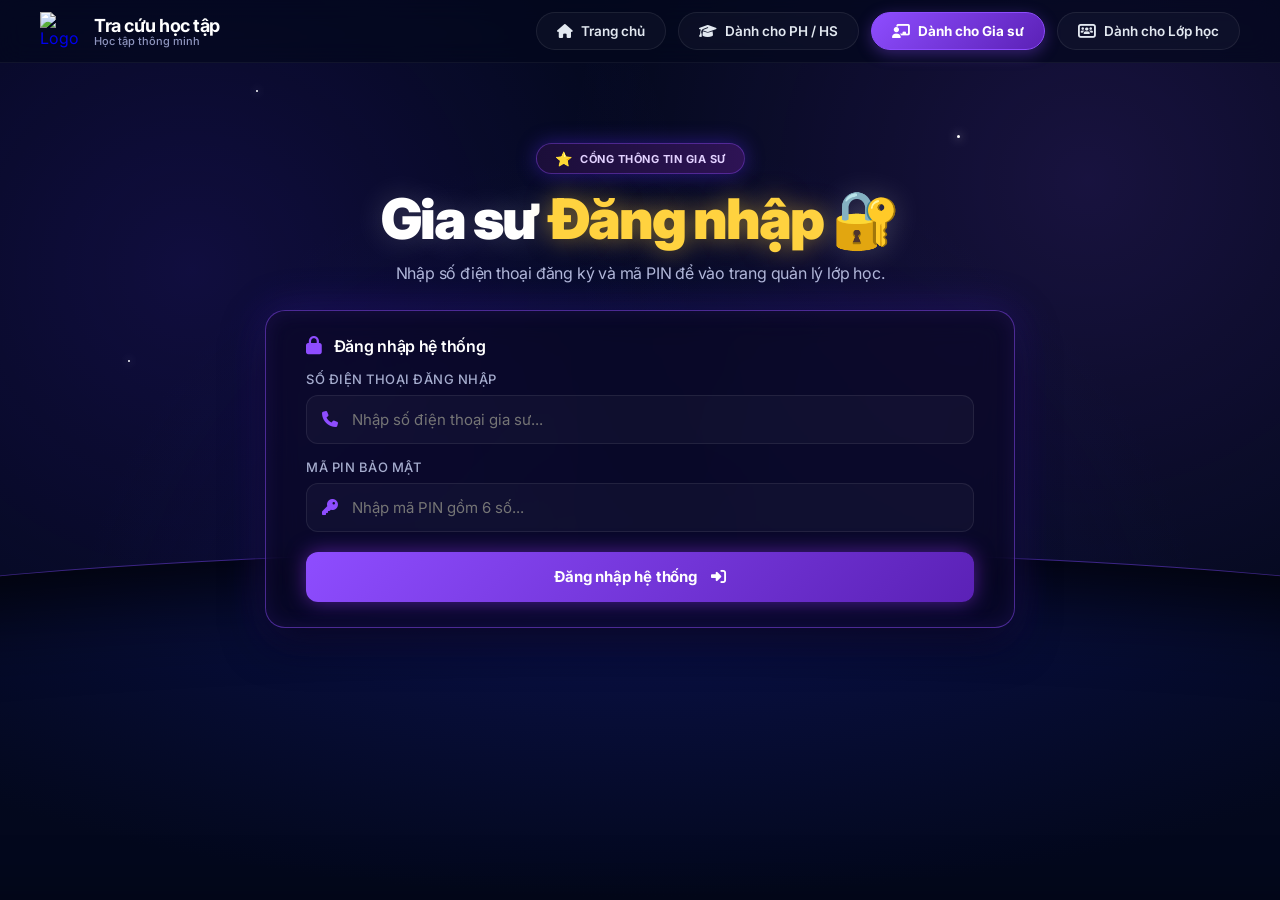
==== admin-dashboard.html @ 60301d83 "Add all original HTML login and dashboard pages to lớp học folder" ====
<!DOCTYPE html>
<html lang="vi">
<head>
    <link rel="icon" type="image/png" href="https://i.postimg.cc/66rKbPmb/trinh-duyet.png">

    <meta charset="UTF-8">
    <meta name="viewport" content="width=device-width, initial-scale=1.0">
    <title>Hệ thống Tra cứu Học tập</title>
    <script>
        window.onerror = function(message, source, lineno, colno, error) {
            alert("JS Error: " + message + " at " + source + ":" + lineno + ":" + colno);
            return false;
        };
    </script>
    <!-- Google Fonts -->
    <link href="https://fonts.googleapis.com/css2?family=Inter:wght@400;500;600;700;800&display=swap" rel="stylesheet">
    <!-- FontAwesome Icons -->
    <link rel="stylesheet" href="https://cdnjs.cloudflare.com/ajax/libs/font-awesome/6.4.0/css/all.min.css">
    <!-- Global CSS -->
    <link rel="stylesheet" href="css/style.css?v=1.7.0">
</head>
<body>
    <div id="adminDashboardBox" style="display: none; width: 100%; max-width: 1200px; margin: 0 auto; padding: 20px;">
        <div class="tutor-header">
            <div>
                <h2 id="adminNameDisplay">Xin chào, Quản trị viên</h2>
                <p>Bảng điều khiển quản trị trung tâm</p>
            </div>
            <div style="display: flex; gap: 10px;">
                <button onclick="openAdminAccountModal()" class="btn-back" style="width: auto; padding: 10px 20px; background: rgba(142,77,255,0.1); border-color: #8E4DFF;"><i class="fa-solid fa-user-shield"></i> Tài khoản</button>
                <button onclick="quayLai()" class="btn-back" style="width: auto; padding: 10px 20px;"><i class="fa-solid fa-arrow-right-from-bracket"></i> Đăng xuất</button>
            </div>
        </div>

        <!-- Khung Cảnh báo đóng phí thuê Web của Gia sư -->
        <div id="adminBillingAlerts" style="margin-bottom: 25px; display: none; flex-direction: column; gap: 12px;"></div>

        <!-- Admin Tab Navigation -->
        <div class="student-buttons-container" style="margin-bottom: 25px; gap: 15px; border-bottom: 1px solid rgba(255,255,255,0.05); padding-bottom: 15px; flex-wrap: wrap; justify-content: flex-start;">
            <button class="student-btn active" id="btnAdminTabReport" onclick="switchAdminTab('report')" style="width: auto; padding: 12px 25px; border-radius: 30px; font-weight: bold;"><i class="fa-solid fa-chart-pie"></i> Báo Cáo Học Phí</button>
            <button class="student-btn" id="btnAdminTabTutors" onclick="switchAdminTab('tutors')" style="width: auto; padding: 12px 25px; border-radius: 30px; font-weight: bold;"><i class="fa-solid fa-chalkboard-user"></i> Quản Lý Gia Sư</button>
            <button class="student-btn" id="btnAdminTabStudents" onclick="switchAdminTab('students')" style="width: auto; padding: 12px 25px; border-radius: 30px; font-weight: bold;"><i class="fa-solid fa-user-graduate"></i> Quản Lý Học Sinh</button>
        </div>

        <!-- Admin Tab Contents -->
        <!-- Tab 1: Reports -->
        <div id="adminTabReport" class="admin-tab-content">
            <div class="summary-grid" style="grid-template-columns: repeat(auto-fit, minmax(280px, 1fr)); gap: 20px; margin-bottom: 30px;">
                <div class="summary-card">
                    <div class="summary-icon icon-purple"><i class="fa-solid fa-money-bill-trend-up"></i></div>
                    <div class="summary-info"><span class="summary-label">Doanh thu dự kiến tháng này</span><span class="summary-val" id="admExpRev">0đ</span></div>
                </div>
                <div class="summary-card">
                    <div class="summary-icon icon-green"><i class="fa-solid fa-wallet"></i></div>
                    <div class="summary-info"><span class="summary-label">Thực tế đã thu tháng này</span><span class="summary-val" id="admPaidRev">0đ</span></div>
                </div>
                <div class="summary-card">
                    <div class="summary-icon icon-orange"><i class="fa-solid fa-circle-exclamation"></i></div>
                    <div class="summary-info"><span class="summary-label">Còn nợ tháng này</span><span class="summary-val" id="admUnpaidRev">0đ</span></div>
                </div>
            </div>

            <!-- Salary Trend Chart over Months -->
            <div style="background: rgba(11, 8, 38, 0.95); border: 1px solid rgba(255,255,255,0.08); border-radius: 20px; padding: 25px; margin-bottom: 30px; box-shadow: 0 10px 30px rgba(0,0,0,0.5);">
                <h3 style="color: #FFF; margin: 0 0 20px; font-size: 16px;"><i class="fa-solid fa-chart-line" style="color: #8E4DFF;"></i> Biểu đồ xu hướng tổng doanh thu & tiền lương theo tháng</h3>
                <div style="position: relative; height: 280px; width: 100%;">
                    <canvas id="adminRevenueChartCanvas"></canvas>
                </div>
            </div>

            <!-- Month Selection & Tutor Breakdown -->
            <div style="background: rgba(255,255,255,0.03); border: 1px solid rgba(255,255,255,0.08); border-radius: 15px; padding: 20px; margin-bottom: 30px;">
                <div style="display: flex; justify-content: space-between; align-items: center; margin-bottom: 15px; flex-wrap: wrap; gap: 10px;">
                    <h3 style="color: #FFF; margin: 0; font-size: 16px;"><i class="fa-solid fa-users-viewfinder" style="color: #FFD23F;"></i> Phân chia doanh thu & lương chi tiết theo Gia sư</h3>
                    <select id="adminReportMonthSelect" onchange="renderAdminReportData()" style="padding: 10px 15px; border-radius: 10px; font-family: Inter; outline: none; border: 1px solid #8E4DFF; background: #0B0826; color: #FFF; cursor: pointer;">
                        <!-- Populate dynamically -->
                    </select>
                </div>
                
                <div class="table-responsive desktop-table-view" style="margin-bottom: 25px;">
                    <table class="history-table" id="adminTutorBreakdownTable">
                        <thead>
                            <tr>
                                <th>Tên Gia Sư</th>
                                <th>Lương dự kiến (Học phí cần thu)</th>
                                <th>Lương thực nhận (Thực tế đã thu)</th>
                                <th>Còn nợ (Chưa đóng)</th>
                                <th style="text-align: center;">Tỷ lệ thu hồi</th>
                            </tr>
                        </thead>
                        <tbody>
                            <!-- Populate dynamically -->
                        </tbody>
                    </table>
                </div>
                <div id="adminTutorBreakdownMobile" class="mobile-cards-view" style="margin-bottom: 25px;">
                    <!-- Rendered dynamically in admin.js -->
                </div>

                <hr style="border: 0; border-top: 1px solid rgba(255,255,255,0.08); margin: 25px 0;">

                <h3 style="color: #FFF; margin: 0 0 15px; font-size: 15px;"><i class="fa-solid fa-list-check"></i> Bảng tổng hợp doanh thu toàn cơ sở qua các tháng</h3>
                <div class="table-responsive desktop-table-view">
                    <table class="history-table" id="adminReportTable">
                        <thead>
                            <tr>
                                <th>Tháng học</th>
                                <th>Doanh thu dự kiến</th>
                                <th>Thực tế đã thu</th>
                                <th>Còn nợ</th>
                            </tr>
                        </thead>
                        <tbody>
                            <!-- Populate dynamically -->
                        </tbody>
                    </table>
                </div>
                <div id="adminReportMobile" class="mobile-cards-view">
                    <!-- Rendered dynamically in admin.js -->
                </div>
            </div>
        </div>

        <!-- Tab 2: Tutors Management -->
        <div id="adminTabTutors" class="admin-tab-content" style="display: none;">
            <div style="display: flex; justify-content: space-between; align-items: center; margin-bottom: 20px; flex-wrap: wrap; gap: 10px;">
                <h3 style="color: #FFF; margin: 0; font-size: 16px;"><i class="fa-solid fa-chalkboard-user"></i> Danh sách gia sư của trung tâm</h3>
                <div style="display: flex; gap: 10px;">
                    <button onclick="openTutorTrashModal()" class="modal-btn modal-btn-secondary" style="border-radius: 20px; padding: 8px 20px; font-size: 14px; display: inline-flex; align-items: center; gap: 6px;"><i class="fa-solid fa-trash-can"></i> Thùng rác Gia sư</button>
                    <button onclick="openAdminAddTutorModal()" class="modal-btn modal-btn-primary" style="width: auto; padding: 8px 20px; font-size: 14px; border-radius: 20px;"><i class="fa-solid fa-plus"></i> Thêm Gia Sư Mới</button>
                </div>
            </div>
            
            <!-- Cấu hình Dòng chữ chạy thông báo -->
            <div style="background: rgba(142, 77, 255, 0.08); border: 1px dashed rgba(142, 77, 255, 0.3); border-radius: 12px; padding: 15px; margin-bottom: 20px; display: flex; flex-direction: column; gap: 8px;">
                <span style="color: #A6ADCE; font-size: 13px; font-weight: bold; display: inline-flex; align-items: center; gap: 6px;"><i class="fa-solid fa-bullhorn" style="color: #8E4DFF;"></i> Cấu hình dòng chữ chạy thông báo cho Gia sư (Để trống sẽ tự động ẩn)</span>
                <div style="display: flex; gap: 10px; flex-wrap: wrap;">
                    <input type="text" id="adminMarqueeInput" placeholder="Nhập thông báo gửi đến toàn bộ gia sư... (Ví dụ: Trung tâm nghỉ lễ từ ngày...)" style="flex: 1; min-width: 250px; padding: 8px 12px; border-radius: 8px; border: 1px solid rgba(255,255,255,0.1); background: rgba(0,0,0,0.25); color: #FFF; font-size: 13px; outline: none;">
                    <button onclick="saveAdminMarquee()" class="modal-btn modal-btn-primary" style="width: auto; padding: 8px 20px; font-size: 13px; border-radius: 8px; font-weight: bold; display: inline-flex; align-items: center; gap: 6px;"><i class="fa-solid fa-floppy-disk"></i> Lưu thông báo</button>
                </div>
            </div>
            
            <div class="table-responsive desktop-table-view">
                <table class="history-table" id="adminTutorsTable">
                    <thead>
                        <tr>
                            <th>Tên Gia Sư / Giáo Viên</th>
                            <th>Số Điện Thoại</th>
                            <th>Mã PIN</th>
                            <th>Loại Tài Khoản</th>
                            <th>Ngày Đăng Ký</th>
                            <th>Ngày Hạn Kế</th>
                            <th>Số HS</th>
                            <th>Phí Thuê Web</th>
                            <th>Hoạt Động Cuối</th>
                            <th style="width: 120px; text-align: center;">Hành động nhanh</th>
                            <th style="width: 60px; text-align: center;">Sửa</th>
                        </tr>
                    </thead>
                    <tbody>
                        <!-- Populate dynamically -->
                    </tbody>
                </table>
            </div>
            <div id="adminTutorsMobile" class="mobile-cards-view">
                <!-- Rendered dynamically in admin.js -->
            </div>
        </div>

        <!-- Tab 3: Students Management -->
        <div id="adminTabStudents" class="admin-tab-content" style="display: none;">
            <div style="display: flex; justify-content: space-between; align-items: center; margin-bottom: 20px; flex-wrap: wrap; gap: 10px;">
                <h3 style="color: #FFF; margin: 0; font-size: 16px;"><i class="fa-solid fa-user-graduate"></i> Danh sách học sinh của trung tâm</h3>
                <button onclick="openAdminAddStudentModal()" class="modal-btn modal-btn-primary" style="width: auto; padding: 8px 20px; font-size: 14px; border-radius: 20px;"><i class="fa-solid fa-plus"></i> Thêm Học Sinh Mới</button>
            </div>
            
            <div class="table-responsive desktop-table-view">
                <table class="history-table" id="adminStudentsTable">
                    <thead>
                        <tr>
                            <th>Tên Học Sinh</th>
                            <th>Tên Phụ Huynh</th>
                            <th>SĐT Phụ Huynh</th>
                            <th>Học Phí/Buổi</th>
                            <th>Gia Sư Phụ Trách</th>
                            <th>Trạng thái</th>
                            <th style="width: 80px; text-align: center;">Sửa</th>
                        </tr>
                    </thead>
                    <tbody>
                        <!-- Populate dynamically -->
                    </tbody>
                </table>
            </div>
            <div id="adminStudentsMobile" class="mobile-cards-view">
                <!-- Rendered dynamically in admin.js -->
            </div>
        </div>
    </div>
        <div id="adminAccountModal" class="modal-overlay" style="z-index: 1003;">
        <div class="modal-content" style="max-width: 450px;">
            <div class="modal-header">
                <h3><i class="fa-solid fa-user-shield"></i> Tài khoản Admin</h3>
                <span class="modal-close" onclick="closeAdminAccountModal()">&times;</span>
            </div>
            <div class="modal-body">
                <div class="modal-form-group">
                    <label>Họ và tên Quản trị viên</label>
                    <input type="text" id="adminAccName">
                </div>
                <div class="modal-form-group">
                    <label>Số điện thoại đăng nhập</label>
                    <input type="text" id="adminAccPhone">
                </div>
                <div class="modal-form-group">
                    <label>Mã PIN đăng nhập</label>
                    <input type="text" id="adminAccPin">
                </div>
            </div>
            <div class="modal-footer">
                <button onclick="closeAdminAccountModal()" class="modal-btn modal-btn-secondary">Hủy</button>
                <button onclick="saveAdminAccount()" class="modal-btn modal-btn-primary" id="btnSaveAdminAccount">Cập nhật</button>
            </div>
        </div>
    </div>

    <!-- Admin Add/Edit Tutor Modal -->
    <div id="adminEditTutorModal" class="modal-overlay" style="z-index: 1003;">
        <div class="modal-content" style="max-width: 450px;">
            <div class="modal-header">
                <h3 id="adminTutorModalTitle"><i class="fa-solid fa-chalkboard-user"></i> Cấu hình Gia sư</h3>
                <span class="modal-close" onclick="closeAdminEditTutorModal()">&times;</span>
            </div>
            <input type="hidden" id="adminTutorOldPhone">
            <div class="modal-body">
                <div class="modal-form-group">
                    <label>Họ và tên Gia sư</label>
                    <input type="text" id="adminTutorName" placeholder="Ví dụ: Nguyễn Văn A">
                </div>
                <div class="modal-form-group">
                    <label>Số điện thoại đăng nhập</label>
                    <input type="text" id="adminTutorPhone" placeholder="Ví dụ: 0912345678">
                </div>
                <div class="modal-form-group">
                    <label>Mã PIN đăng nhập (mặc định)</label>
                    <input type="text" id="adminTutorPin" placeholder="Ví dụ: 123456">
                </div>
                <div class="modal-form-group">
                    <label>Phân loại tài khoản (Quyền truy cập)</label>
                    <select id="adminTutorAccountType" style="padding: 10px; border-radius: 8px; font-family: Inter; outline: none; border: 1px solid rgba(255,255,255,0.15); background: rgba(15, 11, 46, 0.9); color: #FFF; width: 100%; cursor: pointer;">
                        <option value="Giáo viên Lớp học">🟢 Giáo viên Lớp học</option>
                        <option value="Gia sư (1-1)">🟣 Gia sư dạy kèm (1-1)</option>
                        <option value="Cả hai" selected>🟡 Cả hai (Cho phép cả 2)</option>
                    </select>
                </div>
                <div class="modal-form-group">
                    <label>Ảnh mã QR chuyển khoản (Link)</label>
                    <input type="text" id="adminTutorQrUrl" placeholder="Ví dụ: https://img.vietqr.io/image/...">
                </div>
                <div class="modal-form-group">
                    <label>Ngày đăng ký (dd/mm/yyyy - Để trống tự lấy hôm nay)</label>
                    <input type="text" id="adminTutorCreatedDate" placeholder="Ví dụ: 15/07/2026">
                </div>
                <div class="modal-form-group">
                    <label>Ngày đến hạn đóng phí (dd/mm/yyyy - Để trống tự động cộng 1 tháng)</label>
                    <input type="text" id="adminTutorNextBillingDate" placeholder="Ví dụ: 15/08/2026">
                </div>
            </div>
            <div class="modal-footer" style="display: flex; justify-content: space-between; gap: 10px; flex-wrap: wrap;">
                <div style="display: flex; gap: 8px;">
                    <button onclick="confirmDeleteAdminTutor()" class="modal-btn" id="btnDeleteAdminTutor" style="background: rgba(239, 68, 68, 0.1); border: 1px solid #EF4444; color: #EF4444; border-radius: 20px; padding: 8px 16px; cursor: pointer; display: none; align-items: center; gap: 6px;"><i class="fa-solid fa-trash-can"></i> Xóa gia sư</button>
                    <button onclick="toggleTutorDeactivateStatus()" class="modal-btn" id="btnDeactivateAdminTutor" style="border-radius: 20px; padding: 8px 16px; cursor: pointer; display: none; align-items: center; gap: 6px;"></button>
                </div>
                <div style="display: flex; gap: 8px;">
                    <button onclick="closeAdminEditTutorModal()" class="modal-btn modal-btn-secondary">Hủy</button>
                    <button onclick="saveAdminTutor()" class="modal-btn modal-btn-primary" id="btnSaveAdminTutor">Lưu lại</button>
                </div>
            </div>
        </div>
    </div>

    <!-- Admin Add/Edit Student Modal -->
    <div id="adminEditStudentModal" class="modal-overlay" style="z-index: 1003;">
        <div class="modal-content" style="max-width: 480px;">
            <div class="modal-header">
                <h3 id="adminStudentModalTitle"><i class="fa-solid fa-user-graduate"></i> Cấu hình Học sinh</h3>
                <span class="modal-close" onclick="closeAdminEditStudentModal()">&times;</span>
            </div>
            <input type="hidden" id="adminStudentOldPhone">
            <div class="modal-body">
                <div class="modal-form-group">
                    <label>Họ và tên phụ huynh</label>
                    <input type="text" id="adminStudentParentName" placeholder="Ví dụ: Trần Thị B">
                </div>
                <div class="modal-form-group">
                    <label>Họ và tên học sinh</label>
                    <input type="text" id="adminStudentName" placeholder="Ví dụ: Nguyễn Văn C">
                </div>
                <div class="modal-form-group">
                    <label>Số điện thoại phụ huynh (để tra cứu)</label>
                    <input type="text" id="adminStudentPhone" placeholder="Ví dụ: 0987654321">
                </div>
                <div class="modal-form-group">
                    <label>Học phí / buổi dạy (VNĐ)</label>
                    <input type="number" id="adminStudentTuition" placeholder="Ví dụ: 200000">
                </div>
                <div class="modal-form-group">
                    <label>Gia sư phụ trách giảng dạy</label>
                    <select id="adminStudentTutorSelect" style="padding: 10px; border-radius: 8px; font-family: Inter; outline: none; border: 1px solid rgba(255,255,255,0.15); background: rgba(0,0,0,0.2); color: #FFF; width: 100%; cursor: pointer;">
                        <!-- Danh sách gia sư động -->
                    </select>
                </div>
            </div>
            <div class="modal-footer">
                <button onclick="closeAdminEditStudentModal()" class="modal-btn modal-btn-secondary">Hủy</button>
                <button onclick="saveAdminStudent()" class="modal-btn modal-btn-primary" id="btnSaveAdminStudent">Lưu lại</button>
            </div>
        </div>
    </div>

    <!-- Tutor Trash Modal -->
    <div id="tutorTrashModal" class="modal-overlay" style="z-index: 1003;">
        <div class="modal-content" style="max-width: 600px; width: 90%;">
            <div class="modal-header">
                <h3><i class="fa-solid fa-trash-can"></i> Thùng rác gia sư</h3>
                <span class="modal-close" onclick="closeTutorTrashModal()">&times;</span>
            </div>
            <div class="modal-body" style="max-height: 50vh; overflow-y: auto; padding: 15px;">
                <p style="color: #A6ADCE; font-size: 13px; margin-bottom: 15px; line-height: 1.4;"><i class="fa-solid fa-triangle-exclamation" style="color: #FFD23F;"></i> Các gia sư trong thùng rác sẽ bị <b>xóa hoàn toàn</b> khỏi hệ thống sau <b>10 ngày</b> kể từ ngày xóa.</p>
                <div id="trashTutorList" style="display: flex; flex-direction: column; gap: 10px;">
                    <!-- Render danh sách gia sư đã xóa -->
                </div>
            </div>
            <div class="modal-footer">
                <button onclick="closeTutorTrashModal()" class="modal-btn modal-btn-secondary" style="width: 100%;">Đóng</button>
            </div>
        </div>
    </div>

    <!-- PIN Verification Modal -->
    <div id="pinConfirmModal" class="modal-overlay" style="z-index: 1003;">
        <div class="modal-content" style="max-width: 400px; text-align: center;">
            <div style="font-size: 40px; color: #EF4444; margin-bottom: 15px;"><i class="fa-solid fa-shield-halved"></i></div>
            <h3 style="color: #FFF; margin: 0 0 10px; font-size: 18px;">Xác thực mã PIN</h3>
            <p style="color: #A6ADCE; font-size: 14px; margin: 0 0 15px; text-align: center;">Vui lòng nhập mã PIN đăng nhập để xác nhận xóa học sinh.</p>
            <input type="password" id="confirmTutorPinInput" placeholder="Nhập mã PIN của bạn" style="text-align: center; font-size: 18px; letter-spacing: 5px; text-indent: 5px; width: 100%; padding: 10px; border-radius: 8px; border: 1px solid rgba(255,255,255,0.15); background: rgba(0,0,0,0.2); color: #FFF; margin-bottom: 20px; outline: none;">
            <div style="display: flex; justify-content: center; gap: 10px;">
                <button onclick="closePinConfirmModal()" class="modal-btn modal-btn-secondary" style="width: 100px;">Hủy</button>
                <button onclick="submitPinVerifyForDelete()" class="modal-btn modal-btn-primary" style="width: 100px; background: #EF4444; border-color: #EF4444;">Xác nhận</button>
            </div>
        </div>
    </div>

        <!-- 6. Custom Confirm Modal -->
    <div id="customConfirmModal" class="modal-overlay" style="z-index: 2000;">
        <div class="modal-content" style="max-width: 400px; text-align: center;">
            <div style="font-size: 40px; color: #FFD23F; margin-bottom: 15px;"><i class="fa-solid fa-circle-question"></i></div>
            <h3 style="color: #FFF; margin: 0 0 10px; font-size: 18px;">Xác nhận yêu cầu</h3>
            <p id="confirmModalMessage" style="color: #A6ADCE; font-size: 14px; line-height: 1.5; margin: 0 0 20px; text-align: center;"></p>
            <div style="display: flex; justify-content: center; gap: 10px;">
                <button id="btnConfirmCancel" class="modal-btn modal-btn-secondary" style="width: 100px;">Hủy</button>
                <button id="btnConfirmOk" class="modal-btn modal-btn-primary" style="width: 100px;">Đồng ý</button>
            </div>
        </div>
    </div>

    <!-- Toast container -->
    <div id="toastContainer" style="position: fixed; top: 20px; right: 20px; z-index: 1100; display: flex; flex-direction: column; gap: 10px; pointer-events: none;"></div>

        <!-- Background decorations -->
    <div class="decor planet-left"></div>
    <div class="decor planet-right"></div>
    <div class="decor rocket"></div>
    
    <div class="star twinkle-1" style="top: 10%; left: 20%; width: 2px; height: 2px;"></div>
    <div class="star twinkle-2" style="top: 15%; right: 25%; width: 3px; height: 3px;"></div>
    <div class="star twinkle-3" style="top: 40%; left: 10%; width: 2px; height: 2px;"></div>
    <div class="star twinkle-1" style="top: 70%; right: 15%; width: 3px; height: 3px;"></div>
    <div class="star twinkle-2" style="top: 85%; left: 30%; width: 2px; height: 2px;"></div>

    <!-- Hidden legacy items for full backward compatibility of dashboard codes -->
    <div style="display: none;">
        <input type="text" id="maHocSinh">
        <input type="password" id="maPin" placeholder="Hidden PIN field">
        <div id="pinContainer"></div>
        <button id="btnMainSubmit">Hidden Submit button</button>
    </div>

    <script src="https://cdn.jsdelivr.net/npm/chart.js"></script>
    <script src="js/api.js?v=1.9.0"></script>
    <script src="js/admin.js?v=1.6.6"></script>
    <script>
        window.addEventListener('DOMContentLoaded', () => {
            var data = JSON.parse(sessionStorage.getItem('dashboardData'));
            var role = sessionStorage.getItem('userRole');
            var phone = sessionStorage.getItem('userPhone');
            var pin = sessionStorage.getItem('userPin');
            if (!data || role !== 'admin') {
                window.location.href = 'tutor-login.html';
                return;
            }
            
            // Set hidden fields
            document.getElementById('maHocSinh').value = phone;
            document.getElementById('maPin').value = pin;
            
            renderAdminView(data);
        });
    </script>
</body>
</html>
---- css/style.css ----
/* ================= RESET & CƠ BẢN ================= */
        * {
            margin: 0;
            padding: 0;
            box-sizing: border-box;
            font-family: 'Inter', sans-serif;
        }

        body {
            background-color: #03081D; 
            background-image: 
                radial-gradient(circle at 15% 30%, rgba(91, 46, 255, 0.15) 0%, transparent 40%),
                radial-gradient(circle at 85% 20%, rgba(142, 77, 255, 0.15) 0%, transparent 40%),
                radial-gradient(circle at 50% 80%, rgba(11, 18, 78, 0.6) 0%, transparent 60%);
            color: #FFFFFF;
            min-height: 100vh;
            display: flex;
            flex-direction: column;
            align-items: center;
            overflow-x: hidden;
            position: relative;
        }

        /* ================= HEADER ================= */
        /* ================= NAVBAR & HEADER ================= */
        .header {
            position: sticky;
            top: 0;
            left: 0;
            width: 100%;
            z-index: 1000;
            background: rgba(3, 8, 29, 0.7);
            backdrop-filter: blur(12px);
            -webkit-backdrop-filter: blur(12px);
            border-bottom: 1px solid rgba(255, 255, 255, 0.05);
            padding: 12px 24px;
            display: flex;
            align-items: center;
        }
        
        .nav-container {
            width: 100%;
            max-width: 1200px;
            margin: 0 auto;
            display: flex;
            align-items: center;
            justify-content: space-between;
            gap: 20px;
        }
        
        .nav-left {
            display: flex;
            align-items: center;
            gap: 16px;
        }
        
        .nav-logo {
            width: 38px;
            height: 38px;
        }
        
        .nav-right {
            display: flex;
            align-items: center;
            gap: 12px;
        }
        
        /* Navigation Buttons */
        .nav-btn {
            background: rgba(255, 255, 255, 0.03);
            color: #E2E8F0;
            border: 1px solid rgba(255, 255, 255, 0.08);
            padding: 10px 20px;
            border-radius: 30px;
            font-size: 13.5px;
            font-weight: 600;
            cursor: pointer;
            transition: all 0.25s cubic-bezier(0.4, 0, 0.2, 1);
            display: inline-flex;
            align-items: center;
            gap: 8px;
            text-decoration: none;
        }
        
        .nav-btn i {
            font-size: 14px;
        }
        
        .nav-btn:hover {
            background: rgba(255, 255, 255, 0.08);
            border-color: rgba(255, 255, 255, 0.2);
            color: #FFF;
            transform: translateY(-1px);
        }
        
        .nav-btn.active {
            background: linear-gradient(135deg, #8E4DFF 0%, #5B21B6 100%);
            border-color: #8E4DFF;
            color: #FFFFFF;
            font-weight: 700;
            box-shadow: 0 4px 15px rgba(142, 77, 255, 0.35);
        }
        
        .header-text h1 { font-size: 18px; font-weight: 700; color: #fff; margin-bottom: -2px; letter-spacing: -0.5px;}
        .header-text p { font-size: 11px; color: #8E95BE; font-weight: 500;}

        /* Intro Card on Home */
        .intro-card {
            background: rgba(255, 255, 255, 0.02);
            border: 1px solid rgba(255, 255, 255, 0.05);
            border-radius: 20px;
            padding: 30px;
            max-width: 650px;
            margin: 20px auto 40px auto;
            text-align: center;
            backdrop-filter: blur(10px);
            -webkit-backdrop-filter: blur(10px);
            box-shadow: 0 10px 30px rgba(0, 0, 0, 0.2);
            z-index: 10;
            position: relative;
        }
        
        .intro-card h2 {
            font-size: 20px;
            font-weight: 700;
            color: #FFFFFF;
            margin-bottom: 12px;
            letter-spacing: -0.3px;
        }
        
        .intro-card p {
            font-size: 14px;
            color: #A6ADCE;
            line-height: 1.6;
            margin-bottom: 24px;
        }
        
        .intro-buttons {
            display: flex;
            align-items: center;
            justify-content: center;
            gap: 16px;
        }
        
        .btn-intro {
            padding: 12px 24px;
            border-radius: 30px;
            font-size: 14px;
            font-weight: 600;
            cursor: pointer;
            transition: all 0.2s;
            display: inline-flex;
            align-items: center;
            gap: 8px;
            border: 1px solid transparent;
        }
        
        .btn-intro.btn-purple {
            background: linear-gradient(135deg, #8E4DFF 0%, #5B21B6 100%);
            color: #FFFFFF;
            box-shadow: 0 4px 15px rgba(142, 77, 255, 0.3);
        }
        
        .btn-intro.btn-purple:hover {
            transform: translateY(-2px);
            box-shadow: 0 6px 20px rgba(142, 77, 255, 0.4);
        }
        
        .btn-intro.btn-dark {
            background: rgba(255, 255, 255, 0.05);
            color: #FFFFFF;
            border-color: rgba(255, 255, 255, 0.1);
        }
        
        .btn-intro.btn-dark:hover {
            background: rgba(255, 255, 255, 0.1);
            transform: translateY(-2px);
        }

        .page-section {
            width: 100%;
            display: flex;
            flex-direction: column;
            align-items: center;
            animation: fadeIn 0.4s ease-in-out;
        }

        @keyframes fadeIn {
            from { opacity: 0; transform: translateY(10px); }
            to { opacity: 1; transform: translateY(0); }
        }
        
        @media (max-width: 768px) {
            .header {
                padding: 10px 16px;
            }
            .nav-container {
                flex-direction: column;
                gap: 10px;
                align-items: center;
            }
            .nav-left {
                width: 100%;
                justify-content: center;
                margin-bottom: 4px;
            }
            .nav-right {
                width: 100%;
                justify-content: center;
                gap: 8px;
            }
            .nav-btn {
                padding: 8px 14px;
                font-size: 12.5px;
            }
            .intro-buttons {
                flex-direction: column;
                gap: 12px;
            }
            .btn-intro {
                width: 100%;
                justify-content: center;
            }
        }

        /* ================= TRANG TRÍ 3D & ANIMATION ================= */
        .decor { position: absolute; z-index: 1; pointer-events: none; }
        .planet-left { top: 12%; left: 6%; width: 110px; animation: float 6s infinite ease-in-out; filter: drop-shadow(0 0 20px rgba(0, 200, 255, 0.2)); z-index: 1; pointer-events: none; }
        .planet-right { top: 15%; right: 8%; width: 90px; animation: float 5s infinite ease-in-out 1s; filter: drop-shadow(0 0 20px rgba(142, 77, 255, 0.3)); z-index: 1; pointer-events: none; }
        .rocket { top: 22%; right: 18%; width: 60px; animation: fly 8s infinite linear; filter: drop-shadow(0 0 15px rgba(255, 100, 100, 0.4)); transform: rotate(45deg); z-index: 1; pointer-events: none; }
        
        .star { position: absolute; background: #fff; border-radius: 50%; box-shadow: 0 0 10px #fff, 0 0 20px #fff; animation: twinkle 2s infinite alternate; z-index: 1; pointer-events: none; }
        .star-1 { top: 25%; left: 22%; width: 4px; height: 4px; }
        .star-2 { top: 35%; right: 28%; width: 5px; height: 5px; animation-delay: 0.5s;}
        .star-3 { top: 15%; right: 40%; width: 3px; height: 3px; animation-delay: 1s;}
        .star-4 { top: 50%; left: 10%; width: 3px; height: 3px; animation-delay: 0.3s;}

        .star-icon { position: absolute; color: #FFD23F; filter: drop-shadow(0 0 10px rgba(255, 210, 63, 0.8)); animation: float 4s infinite ease-in-out; z-index: 1; pointer-events: none;}
        .star-icon-1 { top: 40%; left: 4%; font-size: 24px; }
        .star-icon-2 { top: 12%; right: 30%; font-size: 18px; }
        .star-icon-3 { bottom: 25%; right: 12%; font-size: 30px; animation-delay: 1.5s; transform: rotate(15deg); }
        .star-icon-4 { bottom: 30%; left: 20%; font-size: 35px; color: #FF9999; filter: drop-shadow(0 0 15px rgba(255, 153, 153, 0.6)); transform: rotate(-15deg); }

        @keyframes float { 0%, 100% { transform: translateY(0px); } 50% { transform: translateY(-15px); } }
        @keyframes twinkle { 0% { opacity: 0.3; transform: scale(0.8); } 100% { opacity: 1; transform: scale(1.3); } }
        @keyframes fly { 0% { transform: translate(0, 0) rotate(45deg); opacity: 0;} 10% { opacity: 1; } 90% { opacity: 1; } 100% { transform: translate(-300px, -300px) rotate(45deg); opacity: 0;} }

        /* ================= VÙNG NỘI DUNG CHÍNH ================= */
        .main-container {
            display: flex;
            flex-direction: column;
            align-items: center;
            justify-content: flex-start;
            width: 100%;
            max-width: 1200px;
            margin-top: 80px;
            padding: 0 20px;
            position: relative;
            z-index: 20;
        }

        .badge {
            background: linear-gradient(90deg, rgba(30, 15, 60, 0.9), rgba(50, 20, 90, 0.9));
            border: 1px solid rgba(142, 77, 255, 0.4);
            padding: 6px 18px;
            border-radius: 30px;
            font-size: 11px;
            font-weight: 700;
            color: #E2D1FF;
            display: flex;
            align-items: center;
            gap: 8px;
            margin-bottom: 15px;
            letter-spacing: 0.5px;
            box-shadow: 0 0 20px rgba(91, 46, 255, 0.4);
            text-transform: uppercase;
        }
        .badge span { color: #FFD23F; font-size: 14px; }

        .main-title {
            text-align: center;
            font-size: 56px;
            font-weight: 900; 
            line-height: 1.1;
            margin-bottom: 10px;
            letter-spacing: -2px;
            text-shadow: 0 0 30px rgba(255, 255, 255, 0.2);
        }
        .main-title .highlight { 
            color: #FFD23F; 
            text-shadow: 0 0 25px rgba(255, 210, 63, 0.5);
        }
        
        .sub-title {
            color: #B2B8D9;
            font-size: 16px;
            text-align: center;
            margin-bottom: 25px;
            font-weight: 400;
            line-height: 1.5;
            letter-spacing: -0.2px;
        }

        /* ================= KHUNG TÌM KIẾM ================= */
        .search-card {
            background: rgba(11, 8, 38, 0.6);
            border: 1px solid rgba(142, 77, 255, 0.5);
            border-radius: 20px;
            padding: 25px 40px;
            width: 100%;
            max-width: 750px;
            box-shadow: 
                inset 0 0 20px rgba(142, 77, 255, 0.1),
                0 15px 40px rgba(5, 5, 20, 0.8),
                0 0 40px rgba(91, 46, 255, 0.3);
            backdrop-filter: blur(16px);
            -webkit-backdrop-filter: blur(16px);
            position: relative;
            z-index: 30;
            margin-bottom: 20px;
        }
        
        .search-title {
            font-size: 16px;
            font-weight: 600;
            color: #FFFFFF;
            margin-bottom: 15px;
            display: flex;
            align-items: center;
            gap: 12px;
            letter-spacing: -0.3px;
        }
        .search-title i { color: #8E4DFF; font-size: 18px;}

        .input-wrapper {
            position: relative;
            background: #04020A;
            border: 1px solid rgba(142, 77, 255, 0.3);
            border-radius: 12px;
            box-shadow: inset 0 2px 10px rgba(0,0,0,0.8);
            display: flex;
            align-items: center;
        }
        
        .input-icon { 
            position: absolute;
            left: 20px;
            top: 50%;
            transform: translateY(-50%);
            opacity: 0.5;
            font-size: 16px;
            color: #fff;
            z-index: 2;
            pointer-events: none;
        }
        
        .input-wrapper input {
            width: 100%;
            background: transparent;
            border: none;
            color: #FFF;
            font-size: 14px;
            outline: none;
            padding: 16px 110px; /* Symmetrical padding to center text exactly relative to the wrapper */
            font-family: 'Inter', sans-serif;
            font-weight: 500;
            text-align: center;
            z-index: 1;
        }
        .input-wrapper input::placeholder { color: #6A6E8D; font-weight: 400;}

        .btn-submit {
            background: linear-gradient(90deg, #9933ff, #7a1aff);
            color: white;
            border: none;
            padding: 0 25px;
            height: 45px;
            border-radius: 25px;
            font-weight: 600;
            font-size: 14px;
            cursor: pointer;
            display: flex;
            align-items: center;
            justify-content: center;
            gap: 8px;
            transition: all 0.3s;
            box-shadow: 0 0 20px rgba(153, 51, 255, 0.5);
            white-space: nowrap;
            letter-spacing: -0.2px;
        }
        .btn-submit:hover {
            box-shadow: 0 0 30px rgba(153, 51, 255, 0.8);
            transform: translateY(-2px);
        }

        /* Chỉ định vị tuyệt đối cho nút Tiếp tục bên trong ô nhập SĐT */
        .input-wrapper .btn-submit {
            position: absolute;
            right: 6px;
            top: 50%;
            transform: translateY(-50%);
            z-index: 2;
        }
        .input-wrapper .btn-submit:hover {
            transform: translateY(-50%) translateY(-2px);
        }

        .error-msg { color: #FF4D4D; font-size: 13px; margin-top: 10px; display: none; text-align: center; font-weight: 500;}
        .loading-text { display: none; color: #8E4DFF; margin-top: 10px; font-style: italic; font-size: 13px; text-align: center;}

        /* ================= MẶT BÀN & NHÂN VẬT (CHỈNH KÍCH THƯỚC LỚN HƠN) ================= */
        .desk-surface {
            position: absolute;
            bottom: 0;
            left: 50%;
            transform: translateX(-50%);
            width: 150%;
            height: 350px;
            background: radial-gradient(ellipse at top, #0B124E 0%, #03081D 70%);
            border-top: 1px solid rgba(142, 77, 255, 0.4);
            border-radius: 50% 50% 0 0 / 100px 100px 0 0;
            z-index: 5;
            box-shadow: inset 0 30px 80px rgba(0,0,0,0.8);
        }

        .character { 
            position: absolute; 
            z-index: 25; 
            filter: drop-shadow(0 30px 30px rgba(0,0,0,0.7)); /* Tăng viền bóng đổ để nhân vật có khối sâu hơn */
            transition: 0.3s;
        }
        
        /* Chỉnh cậu bé to lên, sát lề trái, hạ thấp xuống ngồi thẳng lên mép bàn */
        .char-boy { 
            left: -1%; 
            bottom: 10px; 
            width: 450px; 
        }
        
        /* Chỉnh cô bé to lên, sát lề phải, hạ thấp xuống */
        .char-girl { 
            right: 0%; 
            bottom: 30px; 
            width: 380px; 
        }

        /* ================= 4 THẺ TÍNH NĂNG ================= */
        .features-container {
            display: grid;
            grid-template-columns: repeat(4, 1fr);
            gap: 16px;
            width: 100%;
            max-width: 1000px;
            position: relative;
            z-index: 40;
            margin-top: 15px; 
            padding-bottom: 20px; 
        }

        .feature-card {
            background: rgba(14, 15, 45, 0.8);
            border: 1px solid rgba(255,255,255,0.05);
            border-radius: 16px;
            padding: 20px 15px; 
            text-align: center;
            transition: all 0.3s ease;
            box-shadow: 0 10px 30px rgba(0,0,0,0.5);
            backdrop-filter: blur(10px);
            position: relative;
            overflow: hidden;
        }
        .feature-card::before {
            content: ''; position: absolute; top: 0; left: 0; width: 100%; height: 100%;
            background: linear-gradient(180deg, rgba(255,255,255,0.03) 0%, transparent 50%);
            pointer-events: none;
        }

        .feature-card:hover { 
            transform: translateY(-5px); 
            background: rgba(20, 22, 60, 0.9);
        }
        .card-purple:hover { border-color: #8E4DFF; box-shadow: 0 15px 40px rgba(142, 77, 255, 0.2); }
        .card-blue:hover { border-color: #3399FF; box-shadow: 0 15px 40px rgba(51, 153, 255, 0.2); }
        .card-green:hover { border-color: #00CC66; box-shadow: 0 15px 40px rgba(0, 204, 102, 0.2); }
        .card-orange:hover { border-color: #FF9933; box-shadow: 0 15px 40px rgba(255, 153, 51, 0.2); }

        .icon-circle {
            width: 50px; 
            height: 50px;
            border-radius: 50%;
            display: flex;
            align-items: center;
            justify-content: center;
            margin: 0 auto 12px; 
            font-size: 22px;
            color: #fff;
        }
        
        .icon-purple { background: linear-gradient(135deg, #8E4DFF, #5B2EFF); box-shadow: 0 0 25px rgba(142,77,255,0.4); }
        .icon-blue { background: linear-gradient(135deg, #33ccff, #0066ff); box-shadow: 0 0 25px rgba(0,102,255,0.4); }
        .icon-green { background: linear-gradient(135deg, #33ff99, #009933); box-shadow: 0 0 25px rgba(0,153,51,0.4); }
        .icon-orange { background: linear-gradient(135deg, #ffcc66, #ff6600); box-shadow: 0 0 25px rgba(255,102,0,0.4); }

        .feature-card h3 { font-size: 15px; margin-bottom: 6px; color: #FFF; font-weight: 700; letter-spacing: -0.2px;}
        .feature-card p { font-size: 12px; color: #A6ADCE; line-height: 1.4; font-weight: 400;}

        /* ================= KHU VỰC KẾT QUẢ ================= */
        #resultBox {
            width: 100%;
            max-width: 1000px;
            background: rgba(11, 8, 38, 0.95);
            border: 1px solid #8E4DFF;
            border-radius: 20px;
            padding: 30px;
            margin-top: 20px;
            position: relative;
            z-index: 50;
            box-shadow: 0 0 50px rgba(91, 46, 255, 0.2);
            backdrop-filter: blur(25px);
            display: none;
        }
        
        #resultBox h3 { color: #FFD23F; font-size: 24px; margin-bottom: 20px; text-align: center; font-weight: 800; letter-spacing: -0.5px;}
        #resultBox h3 .student-name { color: #FFFFFF; }
        .result-section { background: rgba(0,0,0,0.4); padding: 20px; border-radius: 16px; margin-bottom: 20px; border: 1px solid rgba(142, 77, 255, 0.2); }
        .result-section h4 { color: #8E4DFF; margin-bottom: 15px; font-size: 16px; display: flex; align-items: center; gap: 10px; font-weight: 600; letter-spacing: -0.3px;}
        
        .table-wrapper { width: 100%; overflow-x: auto; border-radius: 12px; }
        table { width: 100%; border-collapse: collapse; min-width: 800px; }
        th, td { border-bottom: 1px solid rgba(142, 77, 255, 0.2); padding: 12px 16px; text-align: left; font-size: 13px; color: #E2D1FF;}
        th { background-color: rgba(91, 46, 255, 0.1); color: #FFF; white-space: nowrap; font-weight: 600;}
        tr:hover td { background-color: rgba(142, 77, 255, 0.05); }
        
        .bt-item {
            display: flex; justify-content: space-between; align-items: center;
            padding: 12px 0; border-bottom: 1px dashed rgba(142, 77, 255, 0.3);
        }
        .bt-item:last-child { border-bottom: none; padding-bottom: 0;}
        
        a.btn-download { display: inline-flex; align-items: center; gap: 8px; padding: 8px 16px; background: rgba(91, 46, 255, 0.2); color: #FFF; text-decoration: none; border-radius: 20px; font-size: 13px; transition: 0.3s; font-weight: 600; border: 1px solid #8E4DFF;}
        a.btn-download:hover { background: #8E4DFF; box-shadow: 0 0 20px rgba(142, 77, 255, 0.5); transform: translateY(-2px);}
        
        .btn-back { width: 100%; padding: 14px; background: transparent; border: 1px solid #8E4DFF; color: #FFF; border-radius: 25px; font-weight: 600; font-size: 15px; cursor: pointer; transition: 0.3s; display: flex; justify-content: center; align-items: center; gap: 10px; letter-spacing: -0.2px;}
        .btn-back:hover { background: rgba(142, 77, 255, 0.1); box-shadow: inset 0 0 20px rgba(142, 77, 255, 0.2);}
/* ================= RESPONSIVE (TỐI ƯU HÓA MOBILE CHUẨN UI/UX) ================= */
        @media (max-width: 1024px) {
            .char-boy { width: 220px; left: 2%; bottom: 100px;}
            .char-girl { width: 190px; right: 2%; bottom: 110px;}
            .main-title { font-size: 46px; }
            .features-container { grid-template-columns: repeat(2, 1fr); max-width: 600px;}
        }

        @media (max-width: 768px) {
            /* Ẩn 3D, hành tinh trang trí, rocket, và các ngôi sao để tránh đè giao diện hoặc chặn click trên mobile */
            .char-boy, .char-girl, .desk-surface, .star-icon, .decor { display: none !important; }
            
            .main-title { font-size: 32px; letter-spacing: -1px;}
            .search-card { padding: 25px 20px; border-radius: 16px;}

            /* 1. XỬ LÝ KHUNG TÌM KIẾM BẰNG GRID */
            .input-wrapper {
                display: grid;
                grid-template-columns: auto 1fr;
                grid-template-rows: auto auto;
                gap: 15px;
                background: transparent;
                border: none;
                padding: 0;
                box-shadow: none;
            }
            
            /* Cố định Icon nằm lọt thỏm vào bên trong ô Input */
            .input-icon {
                position: static;
                transform: none;
                grid-column: 1;
                grid-row: 1;
                align-self: center;
                margin-left: 18px;
                z-index: 2; /* Nổi lên trên nền của input */
                font-size: 18px;
                color: #8E95BE;
            }
            
            /* Ô Input trải dài và thụt lề trái để chừa chỗ cho Icon */
            .input-wrapper input {
                grid-column: 1 / 3;
                grid-row: 1;
                background: #04020A;
                border: 1px solid rgba(142, 77, 255, 0.4);
                border-radius: 12px;
                padding: 14px 45px; 
                width: 100%;
                font-size: 15px;
                text-align: center;
            }
            
            .input-wrapper input:focus {
                border-color: #8E4DFF;
                box-shadow: 0 0 15px rgba(142, 77, 255, 0.3);
            }
            
            /* Đẩy nút bấm xuống hàng thứ 2, full 100% width */
            .btn-submit {
                position: static;
                transform: none;
                grid-column: 1 / 3;
                grid-row: 2;
                width: 100%;
                height: 48px;
                font-size: 15px;
            }
            .input-wrapper .btn-submit {
                position: static;
                transform: none;
            }
            .input-wrapper .btn-submit:hover {
                transform: translateY(-2px);
            }

            /* 2. XỬ LÝ 4 THẺ TÍNH NĂNG DẠNG DANH SÁCH NGANG */
            .features-container { 
                grid-template-columns: 1fr; 
                padding: 0; 
                gap: 12px;
            }
            .feature-card { 
                padding: 15px; 
                display: flex; 
                align-items: center; 
                text-align: left; 
                gap: 15px;
            }
            .icon-circle { 
                margin: 0; 
                flex-shrink: 0; 
                width: 45px; 
                height: 45px; 
                font-size: 18px;
            }
            .feature-card h3 { 
                margin-bottom: 4px; 
                font-size: 15px;
            }
            .tutor-header {
                flex-direction: column;
                align-items: flex-start;
                gap: 15px;
                padding: 15px 20px;
            }
            .tutor-header > div:last-child {
                width: 100%;
                justify-content: flex-start;
                flex-wrap: wrap;
            }
        }

        /* ================= THÔNG BÁO & DASHBOARD TÓM TẮT ================= */
        .announcement-box {
            border-radius: 16px;
            padding: 20px 24px;
            margin-bottom: 25px;
            display: flex;
            align-items: flex-start;
            gap: 16px;
            transition: all 0.3s ease;
            backdrop-filter: blur(10px);
            position: relative;
            overflow: hidden;
            text-align: left;
        }
        
        .announcement-box.has-msg {
            background: linear-gradient(135deg, rgba(255, 210, 63, 0.12), rgba(255, 102, 0, 0.08));
            border: 1px solid rgba(255, 210, 63, 0.4);
            box-shadow: 0 0 25px rgba(255, 210, 63, 0.15);
        }
        
        .announcement-box.no-msg {
            background: rgba(14, 15, 45, 0.5);
            border: 1px solid rgba(255, 255, 255, 0.05);
        }
        
        .announcement-icon {
            font-size: 24px;
            flex-shrink: 0;
            margin-top: 2px;
        }
        
        .announcement-box.has-msg .announcement-icon {
            color: #FFD23F;
            text-shadow: 0 0 10px rgba(255, 210, 63, 0.5);
            animation: pulse-bell 2s infinite ease-in-out;
        }
        
        .announcement-box.no-msg .announcement-icon {
            color: #6A6E8D;
            opacity: 0.6;
        }
        
        .announcement-content {
            flex: 1;
        }
        
        .announcement-title {
            font-size: 11px;
            font-weight: 700;
            text-transform: uppercase;
            letter-spacing: 0.5px;
            margin-bottom: 6px;
        }
        
        .announcement-box.has-msg .announcement-title {
            color: #FFD23F;
        }
        
        .announcement-box.no-msg .announcement-title {
            color: #A6ADCE;
        }
        
        .announcement-text {
            line-height: 1.6;
        }
        
        .announcement-box.has-msg .announcement-text {
            font-size: 17px;
            font-weight: 600;
            color: #FFFFFF;
        }
        
        .announcement-box.no-msg .announcement-text {
            font-size: 13px;
            font-weight: 400;
            color: #6A6E8D;
            font-style: italic;
        }

        @keyframes pulse-bell {
            0%, 100% { transform: scale(1) rotate(0deg); }
            10% { transform: scale(1.1) rotate(-10deg); }
            20% { transform: scale(1.1) rotate(10deg); }
            30% { transform: scale(1.1) rotate(-10deg); }
            40% { transform: scale(1) rotate(0deg); }
        }

        /* Dashboard Summary Grid */
        .summary-grid {
            display: grid;
            grid-template-columns: repeat(auto-fit, minmax(200px, 1fr));
            gap: 16px;
            margin-bottom: 25px;
            width: 100%;
        }
        
        .summary-card {
            background: rgba(14, 15, 45, 0.8);
            border: 1px solid rgba(255, 255, 255, 0.05);
            border-radius: 16px;
            padding: 16px 20px;
            display: flex;
            align-items: center;
            gap: 16px;
            transition: all 0.3s ease;
            backdrop-filter: blur(10px);
            text-align: left;
        }
        
        .summary-card:hover {
            transform: translateY(-2px);
            background: rgba(20, 22, 60, 0.9);
            border-color: rgba(142, 77, 255, 0.3);
            box-shadow: 0 10px 25px rgba(0, 0, 0, 0.4);
        }
        
        .summary-icon {
            width: 48px;
            height: 48px;
            border-radius: 12px;
            display: flex;
            align-items: center;
            justify-content: center;
            font-size: 20px;
            color: #fff;
            flex-shrink: 0;
        }
        
        .summary-info {
            display: flex;
            flex-direction: column;
            gap: 4px;
        }
        
        .summary-label {
            font-size: 11px;
            color: #A6ADCE;
            font-weight: 500;
            white-space: nowrap;
        }
        
        .summary-val {
            font-size: 20px;
            font-weight: 800;
            color: #FFFFFF;
        }
        
        /* Chart container */
        .chart-box {
            background: rgba(11, 8, 38, 0.6);
            border: 1px solid rgba(142, 77, 255, 0.3);
            border-radius: 20px;
            padding: 24px;
            margin-bottom: 25px;
            backdrop-filter: blur(10px);
            text-align: left;
        }
        
        .chart-header {
            display: flex;
            align-items: center;
            gap: 10px;
            margin-bottom: 20px;
        }
        
        .chart-header h4 {
            font-size: 16px;
            color: #8E4DFF;
            font-weight: 600;
            letter-spacing: -0.3px;
        }
        
        .chart-header i {
            color: #8E4DFF;
            font-size: 18px;
        }
        
        .chart-canvas-container {
            position: relative;
            height: 280px;
            width: 100%;
        }

        /* Responsive */
        @media (max-width: 768px) {
            .summary-grid {
                grid-template-columns: 1fr;
                gap: 12px;
            }
            .summary-card {
                padding: 12px 15px;
            }
            .announcement-box.has-msg .announcement-text {
                font-size: 15px;
            }
            .chart-canvas-container {
                height: 220px;
            }
        }

        /* Load More Button */
        .load-more-container {
            text-align: center;
            margin-top: 18px;
            margin-bottom: 5px;
        }
        
        .btn-load-more {
            background: rgba(142, 77, 255, 0.08);
            color: #E2D1FF;
            border: 1px solid rgba(142, 77, 255, 0.4);
            padding: 8px 32px;
            border-radius: 20px;
            font-size: 18px;
            font-weight: 800;
            letter-spacing: 1px;
            cursor: pointer;
            transition: all 0.3s ease;
            box-shadow: 0 0 15px rgba(142, 77, 255, 0.1);
            outline: none;
            display: inline-flex;
            align-items: center;
            justify-content: center;
            line-height: 1;
        }
        
        .btn-load-more:hover {
            background: rgba(142, 77, 255, 0.2);
            border-color: #8E4DFF;
            box-shadow: 0 0 25px rgba(142, 77, 255, 0.3);
            transform: translateY(-2px);
            color: #FFF;
        }

        /* Custom Chart Legend & Instruction */
        .chart-legend-wrapper {
            display: flex;
            flex-direction: column;
            align-items: center;
            gap: 8px;
            margin-bottom: 20px;
            width: 100%;
        }
        
        .chart-legend-container {
            display: flex;
            justify-content: center;
            gap: 15px;
            flex-wrap: wrap;
            width: 100%;
        }
        
        .legend-btn {
            background: rgba(255, 255, 255, 0.02);
            border: 1px solid rgba(255, 255, 255, 0.08);
            border-radius: 20px;
            padding: 8px 16px;
            color: #A6ADCE;
            font-size: 13px;
            font-weight: 600;
            cursor: pointer;
            display: flex;
            align-items: center;
            gap: 8px;
            transition: all 0.3s ease;
            outline: none;
        }
        
        .legend-btn:hover {
            background: rgba(255, 255, 255, 0.06);
            color: #FFFFFF;
        }
        
        .legend-btn.active.btn-dau-gio {
            border-color: #8E4DFF;
            background: rgba(142, 77, 255, 0.12);
            color: #E2D1FF;
            box-shadow: 0 0 15px rgba(142, 77, 255, 0.2);
        }
        
        .legend-btn.active.btn-dinh-ki {
            border-color: #FFD23F;
            background: rgba(255, 210, 63, 0.12);
            color: #FFF2C2;
            box-shadow: 0 0 15px rgba(255, 210, 63, 0.2);
        }
        
        .legend-btn.inactive {
            text-decoration: line-through;
            opacity: 0.45;
            background: rgba(255, 255, 255, 0.01);
            border-color: rgba(255, 255, 255, 0.05);
        }
        
        .legend-dot {
            width: 8px;
            height: 8px;
            border-radius: 50%;
            display: inline-block;
        }
        
        .dot-purple {
            background-color: #8E4DFF;
            box-shadow: 0 0 8px #8E4DFF;
        }
        
        .dot-yellow {
            background-color: #FFD23F;
            box-shadow: 0 0 8px #FFD23F;
        }
        
        .chart-instruction {
            font-size: 12px;
            color: #6A6E8D;
            display: flex;
            align-items: center;
            gap: 6px;
            font-weight: 500;
        }
        
        .chart-instruction i {
            font-size: 13px;
            color: #8E4DFF;
        }


        /* Feedback Section styles */
        .feedback-form-container {
            display: flex;
            flex-direction: column;
            gap: 12px;
            width: 100%;
            margin-top: 10px;
        }
        
        .feedback-form-container textarea {
            width: 100%;
            background: rgba(4, 2, 10, 0.6);
            border: 1px solid rgba(142, 77, 255, 0.3);
            border-radius: 12px;
            padding: 12px 15px;
            color: #FFF;
            font-size: 14px;
            font-family: 'Inter', sans-serif;
            outline: none;
            resize: vertical;
            transition: all 0.3s ease;
            box-shadow: inset 0 2px 5px rgba(0,0,0,0.5);
        }
        
        .feedback-form-container textarea:focus {
            border-color: #8E4DFF;
            box-shadow: inset 0 2px 5px rgba(0,0,0,0.5), 0 0 10px rgba(142, 77, 255, 0.2);
        }
        
        .btn-submit-feedback {
            background: linear-gradient(90deg, #8E4DFF, #5B2EFF);
            color: #FFF;
            border: none;
            padding: 12px 24px;
            border-radius: 25px;
            font-weight: 600;
            font-size: 14px;
            cursor: pointer;
            display: flex;
            align-items: center;
            justify-content: center;
            gap: 8px;
            transition: all 0.3s ease;
            box-shadow: 0 0 15px rgba(91, 46, 255, 0.4);
            align-self: flex-end;
        }
        
        .btn-submit-feedback:hover {
            box-shadow: 0 0 25px rgba(91, 46, 255, 0.7);
            transform: translateY(-2px);
        }
        
        .btn-submit-feedback:disabled {
            background: rgba(255, 255, 255, 0.1);
            color: rgba(255, 255, 255, 0.3);
            border: 1px solid rgba(255, 255, 255, 0.05);
            box-shadow: none;
            cursor: not-allowed;
            transform: none;
        }
        
        .feedback-message-status {
            display: none;
            font-size: 13px;
            margin-top: 10px;
            text-align: center;
            font-weight: 500;
        }
        
        .feedback-message-status.success {
            color: #00CC66;
            text-shadow: 0 0 10px rgba(0, 204, 102, 0.3);
        }
        
        .feedback-message-status.error {
            color: #FF4D4D;
            text-shadow: 0 0 10px rgba(255, 77, 77, 0.3);
        }

        /* Badges Container styles */
        .badges-container {
            display: flex;
            justify-content: center;
            gap: 12px;
            flex-wrap: wrap;
            margin-bottom: 20px;
            width: 100%;
        }
        
        .medal-badge {
            display: inline-flex;
            align-items: center;
            gap: 6px;
            padding: 8px 16px;
            border-radius: 30px;
            font-size: 13px;
            font-weight: 700;
            text-transform: uppercase;
            letter-spacing: 0.3px;
            box-shadow: 0 4px 15px rgba(0, 0, 0, 0.3);
            animation: bounce-in 0.6s ease-out;
        }
        
        .medal-gold {
            background: linear-gradient(135deg, rgba(255, 210, 63, 0.2), rgba(212, 175, 55, 0.1));
            border: 1px solid #FFD23F;
            color: #FFD23F;
            text-shadow: 0 0 5px rgba(255, 210, 63, 0.3);
        }
        
        .medal-silver {
            background: linear-gradient(135deg, rgba(200, 200, 200, 0.2), rgba(160, 160, 160, 0.1));
            border: 1px solid #E2D1FF;
            color: #E2D1FF;
            text-shadow: 0 0 5px rgba(226, 209, 255, 0.3);
        }
        
        .medal-bronze {
            background: linear-gradient(135deg, rgba(205, 127, 50, 0.2), rgba(150, 90, 30, 0.1));
            border: 1px solid #FF9933;
            color: #FF9933;
            text-shadow: 0 0 5px rgba(255, 153, 51, 0.3);
        }
        
        .medal-platinum {
            background: linear-gradient(135deg, rgba(255, 255, 255, 0.25), rgba(142, 77, 255, 0.15));
            border: 1px solid #FFF;
            color: #FFF;
            text-shadow: 0 0 10px rgba(255, 255, 255, 0.5);
            box-shadow: 0 4px 20px rgba(142, 77, 255, 0.5);
        }
        
        .medal-academic {
            background: linear-gradient(135deg, rgba(142, 77, 255, 0.2), rgba(91, 46, 255, 0.1));
            border: 1px solid #8E4DFF;
            color: #E2D1FF;
            text-shadow: 0 0 5px rgba(142, 77, 255, 0.3);
        }

        @keyframes bounce-in {
            0% { transform: scale(0.3); opacity: 0; }
            50% { transform: scale(1.05); }
            70% { transform: scale(0.9); }
            100% { transform: scale(1); opacity: 1; }
        }

        /* Accordion style for mobile */
        .mobile-cards-view {
            display: none;
            width: 100%;
        }
        
        @media (max-width: 768px) {
            .desktop-table-view {
                display: none;
            }
            .mobile-cards-view {
                display: block;
            }
        }
        
        .accordion-item {
            background: rgba(255, 255, 255, 0.02);
            border: 1px solid rgba(255, 255, 255, 0.05);
            border-radius: 12px;
            margin-bottom: 12px;
            overflow: hidden;
            transition: all 0.3s ease;
        }
        
        
        .accordion-header {
            padding: 14px 18px;
            display: flex;
            justify-content: space-between;
            align-items: center;
            cursor: pointer;
            font-weight: 600;
            font-size: 14px;
            user-select: none;
            transition: background-color 0.2s;
        }
        
        .accordion-header:hover {
            background-color: rgba(255, 255, 255, 0.03);
        }
        
        
        .accordion-header-title {
            display: flex;
            flex-direction: column;
            gap: 4px;
            text-align: left;
        }
        
        .accordion-header-date {
            font-size: 12px;
            color: #A6ADCE;
            font-weight: 400;
        }
        
        
        .accordion-header-status {
            display: flex;
            align-items: center;
            gap: 10px;
        }
        
        .accordion-header i {
            transition: transform 0.3s ease;
            font-size: 12px;
            color: #8E4DFF;
        }
        
        
        .accordion-item.active .accordion-header i {
            transform: rotate(180deg);
        }
        
        .accordion-body {
            padding: 16px 18px;
            border-top: 1px solid rgba(255, 255, 255, 0.05);
            background-color: rgba(0, 0, 0, 0.25);
            text-align: left;
            display: none;
            flex-direction: column;
            gap: 12px;
            font-size: 13px;
            animation: fade-down 0.3s ease-out;
        }
        
        @keyframes fade-down {
            0% { opacity: 0; transform: translateY(-5px); }
            100% { opacity: 1; transform: translateY(0); }
        }
        
        
        .accordion-body-row {
            display: flex;
            flex-direction: column;
            gap: 4px;
            border-bottom: 1px dashed rgba(255, 255, 255, 0.03);
            padding-bottom: 8px;
        }
        
        .accordion-body-row:last-child {
            border-bottom: none;
            padding-bottom: 0;
        }
        
        
        .accordion-body-label {
            font-size: 10px;
            color: #A6ADCE;
            font-weight: 700;
            text-transform: uppercase;
            letter-spacing: 0.3px;
        }
        
        
        .accordion-body-val {
            color: #FFF;
            line-height: 1.5;
        }
        
        
        /* Status Badges */
        .status-badge {
            padding: 4px 10px;
            border-radius: 20px;
            font-size: 11px;
            font-weight: 700;
            display: inline-flex;
            align-items: center;
        }
        
        /* Trang thai hoc tap */
        .badge-dahoc {
            background-color: rgba(0, 204, 102, 0.1);
            border: 1px solid rgba(0, 204, 102, 0.4);
            color: #00FF88;
        }
        
        .badge-hocbu {
            background-color: rgba(51, 153, 255, 0.1);
            border: 1px solid rgba(51, 153, 255, 0.4);
            color: #3399FF;
        }
        
        .badge-nghi {
            background-color: rgba(255, 77, 77, 0.1);
            border: 1px solid rgba(255, 77, 77, 0.4);
            color: #FF4D4D;
        }
        
        /* Danh gia BTVN */
        .badge-hoanthanh {
            background-color: rgba(0, 204, 102, 0.1);
            border: 1px solid rgba(0, 204, 102, 0.4);
            color: #00FF88;
        }
        
        .badge-thieu {
            background-color: rgba(255, 153, 51, 0.1);
            border: 1px solid rgba(255, 153, 51, 0.4);
            color: #FF9933;
        }

        /* Responsive summary grid handled by auto-fit */


        /* ================= TUTOR DASHBOARD STYLES ================= */
        #tutorDashboardBox {
            width: 100%;
            max-width: 1200px;
            margin-top: 20px;
            display: none;
            z-index: 50;
            position: relative;
        }
        
        .tutor-header {
            display: flex;
            justify-content: space-between;
            align-items: center;
            background: rgba(11, 8, 38, 0.95);
            border: 1px solid #FFD23F;
            border-radius: 20px;
            padding: 20px 30px;
            margin-bottom: 20px;
            box-shadow: 0 0 30px rgba(255, 210, 63, 0.15);
            backdrop-filter: blur(25px);
        }
        
        .tutor-header h2 { color: #FFD23F; font-size: 24px; font-weight: 800; letter-spacing: -0.5px;}
        .tutor-header p { color: #A6ADCE; font-size: 14px; margin-top: 5px;}
        
        /* Schedule Table */
        .schedule-section {
            background: rgba(11, 8, 38, 0.95);
            border: 1px solid rgba(142, 77, 255, 0.4);
            border-radius: 20px;
            padding: 25px;
            margin-bottom: 25px;
            backdrop-filter: blur(25px);
            overflow-x: auto;
        }
        .schedule-section h3 { color: #8E4DFF; margin-bottom: 15px; font-size: 18px; }
        
        /* Student Buttons */
        .student-buttons-container {
            display: flex;
            gap: 15px;
            flex-wrap: wrap;
            margin-bottom: 25px;
            justify-content: center;
        }
        .student-btn {
            background: rgba(255, 255, 255, 0.05);
            border: 1px solid rgba(255, 255, 255, 0.1);
            color: #FFF;
            padding: 12px 24px;
            border-radius: 30px;
            font-size: 15px;
            font-weight: 600;
            cursor: pointer;
            transition: all 0.3s ease;
            box-shadow: 0 5px 15px rgba(0,0,0,0.2);
        }
        .student-btn:hover { background: rgba(142, 77, 255, 0.2); border-color: #8E4DFF; transform: translateY(-3px); }
        .student-btn.active { background: linear-gradient(135deg, #8E4DFF, #5B2EFF); border-color: #8E4DFF; box-shadow: 0 0 20px rgba(142, 77, 255, 0.5); }
        
        /* Tutor Student Detail Area */
        #tutorStudentDetail { display: none; position: relative; z-index: 50; }
        #adminDashboardBox { position: relative; z-index: 50; }
        
        /* ================= INVOICE STYLES (EXACT MATCH) ================= */
        .invoice-wrapper {
            background: #FFFFFF; /* Nền trắng của ảnh */
            border-radius: 24px;
            width: 100%;
            max-width: 500px;
            margin: 0 auto;
            padding: 40px;
            color: #000;
            position: relative;
            box-shadow: 0 10px 40px rgba(0,0,0,0.5);
            font-family: 'Inter', sans-serif;
        }
        .inv-logo-wrap { text-align: center; margin-bottom: 20px; }
        .inv-logo { width: 70px; height: 70px; border-radius: 50%; border: 1px solid #E5E7EB; padding: 10px; display: inline-block; }
        .inv-logo img { width: 100%; height: 100%; object-fit: contain; }
        
        .inv-title { text-align: center; font-size: 28px; font-weight: 900; color: #000; letter-spacing: -0.5px; margin-bottom: 10px; }
        .inv-month { text-align: center; font-size: 13px; font-weight: 700; color: #374151; margin-bottom: 30px; background: #F3F4F6; padding: 6px 20px; border-radius: 20px; display: table; margin-left: auto; margin-right: auto; border: 1px solid #E5E7EB; letter-spacing: 1px;}
        
        .inv-box {
            border: 1px solid #E5E7EB;
            border-radius: 16px;
            padding: 20px;
            margin-bottom: 20px;
            background: #FFFFFF;
        }
        
        .inv-student-info { display: flex; align-items: center; gap: 15px; }
        .inv-student-icon { width: 50px; height: 50px; background: #F3F4F6; border-radius: 12px; display: flex; align-items: center; justify-content: center; font-size: 24px; color: #000; }
        .inv-student-text h5 { font-size: 11px; color: #6B7280; font-weight: 700; margin-bottom: 4px; letter-spacing: 0.5px; margin-top:0;}
        .inv-student-text h3 { font-size: 22px; color: #000; font-weight: 800; margin:0;}
        
        .inv-grid-2 { display: grid; grid-template-columns: 1fr 1fr; gap: 20px; margin-bottom: 20px; }
        
        .inv-stats-box { border: 1px solid #E5E7EB; border-radius: 16px; padding: 20px; }
        .inv-stats-title { font-size: 11px; font-weight: 700; color: #374151; text-align: center; margin-bottom: 15px; letter-spacing: 0.5px;}
        
        .inv-att-grid { display: grid; grid-template-columns: 1fr 1fr 1fr; gap: 5px; text-align: center; margin-bottom: 15px; }
        .inv-att-label { font-size: 12px; font-weight: 700; color: #374151; margin-bottom: 8px; min-height: 32px; display: flex; align-items: flex-end; justify-content: center; }
        .inv-att-val { font-size: 28px; font-weight: 900; color: #000; }
        
        .inv-absent-dates { background: #F9FAFB; border: 1px solid #E5E7EB; border-radius: 10px; padding: 12px; font-size: 12px; color: #000; font-weight: 600; text-align: center; }
        
        .inv-hw-list { font-size: 13px; font-weight: 700; color: #000; line-height: 2; margin-bottom: 15px;}
        .inv-hw-item { display: flex; justify-content: space-between; align-items: center; }
        .inv-hw-item span:last-child { min-width: 60px; text-align: right; }
        .inv-hw-dates { background: #F9FAFB; border: 1px solid #E5E7EB; border-radius: 10px; padding: 12px; font-size: 11px; color: #374151; font-weight: 600; line-height: 1.6; }
        
        .inv-fee-row { background: #F9FAFB; border: 1px solid #E5E7EB; border-radius: 30px; padding: 16px 25px; display: flex; justify-content: space-between; align-items: center; margin-bottom: 20px; }
        .inv-fee-label { font-size: 13px; font-weight: 700; color: #000; }
        .inv-fee-val { font-size: 16px; font-weight: 800; color: #000; }
        
        .inv-payment-box { display: flex; flex-direction: column; gap: 20px; }
        .inv-total-section { border: 1px solid #E5E7EB; border-radius: 16px; padding: 20px; }
        .inv-total-title { font-size: 11px; font-weight: 700; color: #374151; margin-bottom: 8px; letter-spacing: 0.5px;}
        .inv-total-amount { font-size: 26px; font-weight: 900; color: #000; margin-bottom: 15px; }
        
        .inv-textarea { width: 100%; border: 1px solid #E5E7EB; background: #FFFFFF; padding: 12px; border-radius: 8px; font-size: 13px; font-family: 'Inter', sans-serif; font-weight: 600; color: #000; outline: none; overflow: hidden; min-height: 60px; line-height: 1.5; white-space: pre-wrap;}
        .inv-textarea:focus { border-color: #000; }
        
        .inv-qr-section { border: 1px dashed #D1D5DB; border-radius: 16px; padding: 20px; display: flex; flex-direction: column; align-items: center; justify-content: center; text-align: center;}
        .inv-qr-img { width: auto; height: auto; border-radius: 12px; margin-bottom: 10px; max-width: 100%; max-height: 350px; object-fit: contain; box-shadow: 0 4px 12px rgba(0,0,0,0.05);}
        .inv-qr-text { font-size: 14px; color: #374151; font-weight: 700; }

        .pin-input-container { display: none; margin-top: 15px; }
        .pin-input-container input { width: 100%; background: #04020A; border: 1px solid rgba(142, 77, 255, 0.4); border-radius: 12px; padding: 14px 15px; color: #FFF; font-size: 15px; outline: none; font-family: 'Inter', sans-serif; text-align: center; letter-spacing: 5px; text-indent: 5px; font-weight: bold;}
        .pin-input-container input:focus { border-color: #8E4DFF; box-shadow: 0 0 15px rgba(142, 77, 255, 0.3); }
        .export-btn-container { text-align: center; margin-top: 20px; }
        .btn-export { background: #FFF; color: #000; border: none; padding: 12px 30px; border-radius: 30px; font-weight: 700; font-size: 15px; cursor: pointer; transition: 0.3s; box-shadow: 0 10px 20px rgba(0,0,0,0.5);}
        .btn-export:hover { transform: translateY(-2px); box-shadow: 0 15px 30px rgba(0,0,0,0.8); }
        .btn-show-more {
            background: rgba(142, 77, 255, 0.1);
            border: 1px solid rgba(142, 77, 255, 0.4);
            color: #A78BFA;
            padding: 8px 24px;
            border-radius: 20px;
            font-size: 13px;
            font-weight: 600;
            cursor: pointer;
            transition: all 0.3s ease;
        }
        .btn-show-more:hover {
            background: #8E4DFF;
            color: #FFF;
            border-color: #8E4DFF;
            box-shadow: 0 4px 15px rgba(142, 77, 255, 0.4);
            transform: translateY(-1px);
        }
        /* MODALS FOR TUTOR ACTIONS */
        .modal-overlay {
            position: fixed;
            top: 0;
            left: 0;
            width: 100%;
            height: 100%;
            background: rgba(4, 2, 10, 0.85);
            backdrop-filter: blur(8px);
            z-index: 1000;
            display: none;
            align-items: center;
            justify-content: center;
            padding: 20px;
        }
        .modal-content {
            background: #0B0826;
            border: 1px solid #8E4DFF;
            box-shadow: 0 0 30px rgba(142, 77, 255, 0.25);
            border-radius: 20px;
            width: 100%;
            max-width: 500px;
            padding: 30px;
            color: #FFF;
            position: relative;
            max-height: 90vh;
            overflow-y: auto;
        }
        .modal-header {
            display: flex;
            justify-content: space-between;
            align-items: center;
            margin-bottom: 20px;
            border-bottom: 1px solid rgba(255, 255, 255, 0.05);
            padding-bottom: 10px;
        }
        .modal-header h3 {
            margin: 0;
            color: #FFD23F;
            font-size: 20px;
        }
        .modal-close {
            background: none;
            border: none;
            color: #A6ADCE;
            font-size: 20px;
            cursor: pointer;
        }
        .modal-form-group {
            margin-bottom: 15px;
            text-align: left;
        }
        .modal-form-group label {
            display: block;
            font-size: 12px;
            color: #A6ADCE;
            margin-bottom: 6px;
            text-transform: uppercase;
            font-weight: 700;
            letter-spacing: 0.5px;
        }
        .modal-form-group input, .modal-form-group select, .modal-form-group textarea {
            width: 100%;
            padding: 12px 15px;
            border-radius: 10px;
            border: 1px solid rgba(142, 77, 255, 0.4);
            background: #04020A;
            color: #FFF;
            outline: none;
            font-family: Inter, sans-serif;
            font-size: 14px;
        }
        .modal-form-group input:focus, .modal-form-group select:focus, .modal-form-group textarea:focus {
            border-color: #8E4DFF;
        }
        .modal-footer {
            display: flex;
            justify-content: flex-end;
            gap: 10px;
            margin-top: 25px;
            border-top: 1px solid rgba(255, 255, 255, 0.05);
            padding-top: 15px;
        }
        .modal-btn {
            padding: 10px 20px;
            border-radius: 20px;
            font-weight: bold;
            font-family: Inter;
            font-size: 14px;
            cursor: pointer;
            transition: 0.3s;
            border: 1px solid #8E4DFF;
        }
        .modal-btn-primary {
            background: #8E4DFF;
            color: #FFF;
        }
        .modal-btn-primary:hover {
            background: #7a1aff;
            box-shadow: 0 4px 15px rgba(142, 77, 255, 0.4);
        }
        .modal-btn-secondary {
            background: transparent;
            color: #A6ADCE;
            border-color: rgba(255,255,255,0.1);
        }
        .modal-btn-secondary:hover {
            background: rgba(255, 255, 255, 0.05);
        }
        .modal-grid-2 {
            display: grid;
            grid-template-columns: 1fr 1fr;
            gap: 15px;
        }
        .readonly-value {
            background: rgba(255, 255, 255, 0.03);
            border: 1px solid rgba(255,255,255,0.1) !important;
            color: #A6ADCE !important;
            cursor: not-allowed;
        }
        .preview-box {
            background: rgba(142, 77, 255, 0.05);
            border: 1px solid rgba(142, 77, 255, 0.3);
            border-radius: 12px;
            padding: 15px;
            font-size: 14px;
            line-height: 1.6;
            margin-top: 15px;
        }
        .preview-row {
            display: flex;
            justify-content: space-between;
            border-bottom: 1px dashed rgba(255,255,255,0.05);
            padding: 6px 0;
        }
        .preview-row:last-child {
            border-bottom: none;
        }
        .preview-label {
            color: #A6ADCE;
            font-weight: bold;
        }
        .preview-val {
            color: #FFF;
            text-align: right;
        }
        .btn-icon-edit {
            background: transparent;
            border: none;
            color: #FFD23F;
            cursor: pointer;
            font-size: 16px;
            padding: 5px;
            margin-left: 10px;
            transition: 0.3s;
        }
        .btn-icon-edit:hover {
            transform: scale(1.1);
            color: #FFE066;
        }
        @keyframes slideIn {
            from { transform: translateX(120%); opacity: 0; }
            to { transform: translateX(0); opacity: 1; }
        }
        @keyframes slideOut {
            from { transform: translateX(0); opacity: 1; }
            to { transform: translateX(120%); opacity: 0; }
        }
        .btn-refresh-history {
            background: rgba(142, 77, 255, 0.1);
            border: 1px solid rgba(142, 77, 255, 0.3);
            color: #A870FF;
            cursor: pointer;
            font-size: 13px;
            font-weight: 600;
            padding: 6px 14px;
            border-radius: 20px;
            display: inline-flex;
            align-items: center;
            gap: 6px;
            transition: all 0.3s ease;
            font-family: 'Inter', sans-serif;
        }
        .btn-refresh-history:hover {
            background: rgba(142, 77, 255, 0.25);
            border-color: #8E4DFF;
            color: #FFF;
            box-shadow: 0 0 10px rgba(142, 77, 255, 0.4);
            transform: translateY(-1px);
        }
        .btn-refresh-history:active {
            transform: translateY(0);
        }

        /* Floating sidebar button on the left for homework shortcut */
        .homework-shortcut-left {
            position: fixed;
            left: 20px;
            top: 100px;
            z-index: 999;
        }
        
        .hw-btn-left {
            display: flex;
            flex-direction: column;
            align-items: center;
            justify-content: center;
            width: 100px;
            height: 100px;
            background: rgba(14, 11, 48, 0.85);
            border: 1px solid rgba(142, 77, 255, 0.5);
            border-radius: 18px;
            color: #FFF;
            text-decoration: none !important;
            font-weight: 700;
            font-size: 11.5px;
            gap: 10px;
            backdrop-filter: blur(12px);
            -webkit-backdrop-filter: blur(12px);
            box-shadow: 
                0 10px 30px rgba(0,0,0,0.6),
                inset 0 0 15px rgba(142, 77, 255, 0.2);
            transition: all 0.3s cubic-bezier(0.4, 0, 0.2, 1);
            cursor: pointer;
            text-align: center;
            padding: 10px;
            font-family: 'Outfit', 'Inter', sans-serif;
        }
        
        .hw-btn-left i {
            font-size: 26px;
            color: #FFD23F;
            text-shadow: 0 0 10px rgba(255, 210, 63, 0.5);
            transition: transform 0.3s;
        }
        
        .hw-btn-left span {
            color: #E2D1FF;
            line-height: 1.3;
        }
        
        .hw-btn-left:hover {
            background: rgba(20, 16, 68, 0.95);
            border-color: #8E4DFF;
            transform: scale(1.08) translateX(5px);
            box-shadow: 
                0 15px 40px rgba(142, 77, 255, 0.3),
                0 0 15px rgba(142, 77, 255, 0.2);
        }
        
        .hw-btn-left:hover i {
            transform: translateY(-4px) rotate(-10deg) scale(1.1);
        }

        @media (max-width: 768px) {
            .homework-shortcut-left {
                display: block !important;
                left: 10px;
                top: 160px;
            }
            .hw-btn-left {
                width: 75px;
                height: 75px;
                font-size: 10px;
                border-radius: 14px;
                padding: 6px;
                gap: 5px;
            }
            .hw-btn-left i {
                font-size: 18px;
            }
        }

        /* ================= TUTOR HOMEWORK MANAGEMENT SYSTEM ================= */
        .tutor-hw-tab {
            background: transparent;
            border: none;
            color: #A6ADCE;
            padding: 10px 20px;
            font-size: 14px;
            font-weight: 600;
            cursor: pointer;
            transition: all 0.3s;
            border-bottom: 2px solid transparent;
            display: flex;
            align-items: center;
            gap: 8px;
            font-family: 'Inter', sans-serif;
        }
        .tutor-hw-tab:hover {
            color: #E2D1FF;
        }
        .tutor-hw-tab.active {
            color: #8E4DFF;
            border-bottom-color: #8E4DFF;
        }
        .tutor-hw-tab-content {
            animation: fadeIn 0.3s ease-in-out;
        }
        @keyframes fadeIn {
            from { opacity: 0; transform: translateY(5px); }
            to { opacity: 1; transform: translateY(0); }
        }

        /* Sub-tab buttons (Tải bài tập lên / Xem bài tập đã tải) */
        .tutor-hw-subtab {
            padding: 8px 18px;
            border-radius: 20px;
            font-weight: 600;
            font-family: 'Inter', sans-serif;
            font-size: 13px;
            cursor: pointer;
            transition: all 0.3s ease;
            border: 1px solid rgba(255, 255, 255, 0.1);
            background: rgba(255, 255, 255, 0.05);
            color: #A6ADCE;
            display: inline-flex;
            align-items: center;
            gap: 8px;
            height: 38px;
            box-sizing: border-box;
            outline: none;
        }
        .tutor-hw-subtab:hover {
            background: rgba(255, 255, 255, 0.08);
            color: #FFF;
            border-color: rgba(255, 255, 255, 0.2);
        }
        .tutor-hw-subtab.active {
            background: linear-gradient(135deg, #8E4DFF 0%, #5B21B6 100%);
            color: #FFF;
            border-color: transparent;
            box-shadow: 0 4px 12px rgba(142, 77, 255, 0.2);
        }

        /* Action button style (Thùng rác bài tập, Tải về...) */
        .action-btn-hw {
            background: rgba(255, 255, 255, 0.05);
            border: 1px solid rgba(255, 255, 255, 0.1);
            color: #A6ADCE;
            padding: 6px 14px;
            border-radius: 20px; /* Bo góc tròn viên thuốc hoàn hảo */
            font-size: 12px;
            font-weight: 600;
            cursor: pointer;
            transition: all 0.3s ease;
            display: inline-flex;
            align-items: center;
            justify-content: center;
            gap: 6px;
            outline: none;
            font-family: 'Inter', sans-serif;
            box-sizing: border-box;
        }
        .action-btn-hw:hover {
            background: rgba(142, 77, 255, 0.2);
            color: #FFF;
            border-color: #8E4DFF;
            transform: translateY(-1px);
        }
        .action-btn-hw.btn-delete:hover {
            background: rgba(239, 68, 68, 0.2);
            color: #FFF;
            border-color: #EF4444;
            transform: translateY(-1px);
        }

        /* Icon action buttons in tables (Edit, Delete) styled as circles */
        .action-btn-hw-icon {
            width: 32px;
            height: 32px;
            border-radius: 50%; /* Tròn xoe cực đẹp */
            display: inline-flex;
            align-items: center;
            justify-content: center;
            cursor: pointer;
            transition: all 0.3s ease;
            border: 1px solid rgba(255,255,255,0.1);
            background: rgba(255,255,255,0.05);
            color: #A6ADCE;
            padding: 0;
            outline: none;
            box-sizing: border-box;
        }
        .action-btn-hw-icon:hover {
            transform: translateY(-2px);
            box-shadow: 0 4px 10px rgba(0,0,0,0.25);
        }
        .action-btn-hw-edit {
            border-color: rgba(255, 159, 67, 0.3);
            background: rgba(255, 159, 67, 0.1);
            color: #FF9F43;
        }
        .action-btn-hw-edit:hover {
            border-color: #FF9F43;
            background: rgba(255, 159, 67, 0.2);
            color: #FFF;
        }
        .action-btn-hw-delete {
            border-color: rgba(239, 68, 68, 0.3);
            background: rgba(239, 68, 68, 0.1);
            color: #EF4444;
        }
        .action-btn-hw-delete:hover {
            border-color: #EF4444;
            background: rgba(239, 68, 68, 0.2);
            color: #FFF;
        }

        /* Responsive Mobile Enhancements */
        @media (max-width: 768px) {
            /* 1. Student Buttons scrollable container instead of ugly wrap/center */
            .student-buttons-container {
                flex-wrap: nowrap !important;
                overflow-x: auto !important;
                justify-content: flex-start !important;
                padding: 5px 20px 15px 20px !important;
                margin-left: -20px !important;
                margin-right: -20px !important;
                gap: 10px !important;
                scrollbar-width: none !important;
                -webkit-overflow-scrolling: touch;
            }
            .student-buttons-container::-webkit-scrollbar {
                display: none !important;
            }
            .student-btn {
                flex-shrink: 0 !important;
                padding: 10px 18px !important;
                font-size: 13px !important;
            }

            /* 2. Grid systems inside modals to single column */
            .modal-grid-2 {
                grid-template-columns: 1fr !important;
                gap: 12px !important;
            }

            /* 3. Sub-tabs flex buttons to occupy space nicely */
            .tutor-hw-subtab {
                flex: 1;
                justify-content: center;
                min-width: 130px;
                padding: 8px 12px !important;
                font-size: 12px !important;
            }
        }

        /* Định kiểu màu trắng cho con mắt hiển thị mật khẩu của trình duyệt */
        input::-ms-reveal, input::-ms-clear {
            filter: invert(100%) brightness(1.5) !important;
        }
        input::-webkit-contacts-auto-fill-button, 
        input::-webkit-credentials-auto-fill-button {
            filter: invert(100%) brightness(1.5) !important;
        }

        /* Dòng chữ chạy thông báo mượt mà (GPU accelerated) & Sticky nổi bồng bềnh */
        .smooth-marquee-container {
            position: sticky;
            top: 10px; /* Ghim cách mép trên màn hình 10px cực kỳ cao cấp */
            z-index: 1000;
            background: rgba(11, 8, 38, 0.98); /* Nền tối đặc để che nội dung cuộn bên dưới */
            backdrop-filter: blur(12px); /* Hiệu ứng kính mờ glassmorphism */
            border: 1px solid rgba(255, 210, 63, 0.45);
            border-radius: 12px;
            padding: 12px 16px;
            margin: 0 0 20px 0;
            overflow: hidden;
            box-shadow: 0 10px 30px rgba(0, 0, 0, 0.6); /* Đổ bóng mạnh để nổi lên trên các thẻ bên dưới */
            display: none;
        }
        .smooth-marquee-wrapper {
            width: 100%;
            overflow: hidden;
            white-space: nowrap;
            box-sizing: border-box;
        }
        .smooth-marquee-content {
            display: inline-block;
            padding-left: 100%;
            animation: smoothMarqueeScroll 18s linear infinite; /* Thời gian chạy 18 giây theo yêu cầu */
            color: #FFD23F;
            font-size: 15.5px; /* Kích thước chữ to nổi bật */
            font-weight: 800; /* Chữ siêu đậm */
            font-family: 'Inter', sans-serif;
            vertical-align: middle;
            letter-spacing: 0.5px;
        }
        @keyframes smoothMarqueeScroll {
            0% {
                transform: translate3d(0, 0, 0);
            }
            100% {
                transform: translate3d(-100%, 0, 0);
            }
        }

        /* Hiển thị có điều kiện vùng nộp bài Desktop / Mobile của Gia sư */
        @media (min-width: 769px) {
            #tutorHwUploadAreaMobile { display: none !important; }
            #tutorHwUploadAreaDesktop { display: block !important; }
            #demoHwUploadAreaMobile { display: none !important; }
            #demoHwUploadAreaDesktop { display: block !important; }
            #classHwUploadAreaMobile { display: none !important; }
            #classHwUploadAreaDesktop { display: block !important; }
        }
        @media (max-width: 768px) {
            #tutorHwUploadAreaMobile { display: block !important; }
            #tutorHwUploadAreaDesktop { display: none !important; }
            #demoHwUploadAreaMobile { display: block !important; }
            #demoHwUploadAreaDesktop { display: none !important; }
            #classHwUploadAreaMobile { display: block !important; }
            #classHwUploadAreaDesktop { display: none !important; }
        }
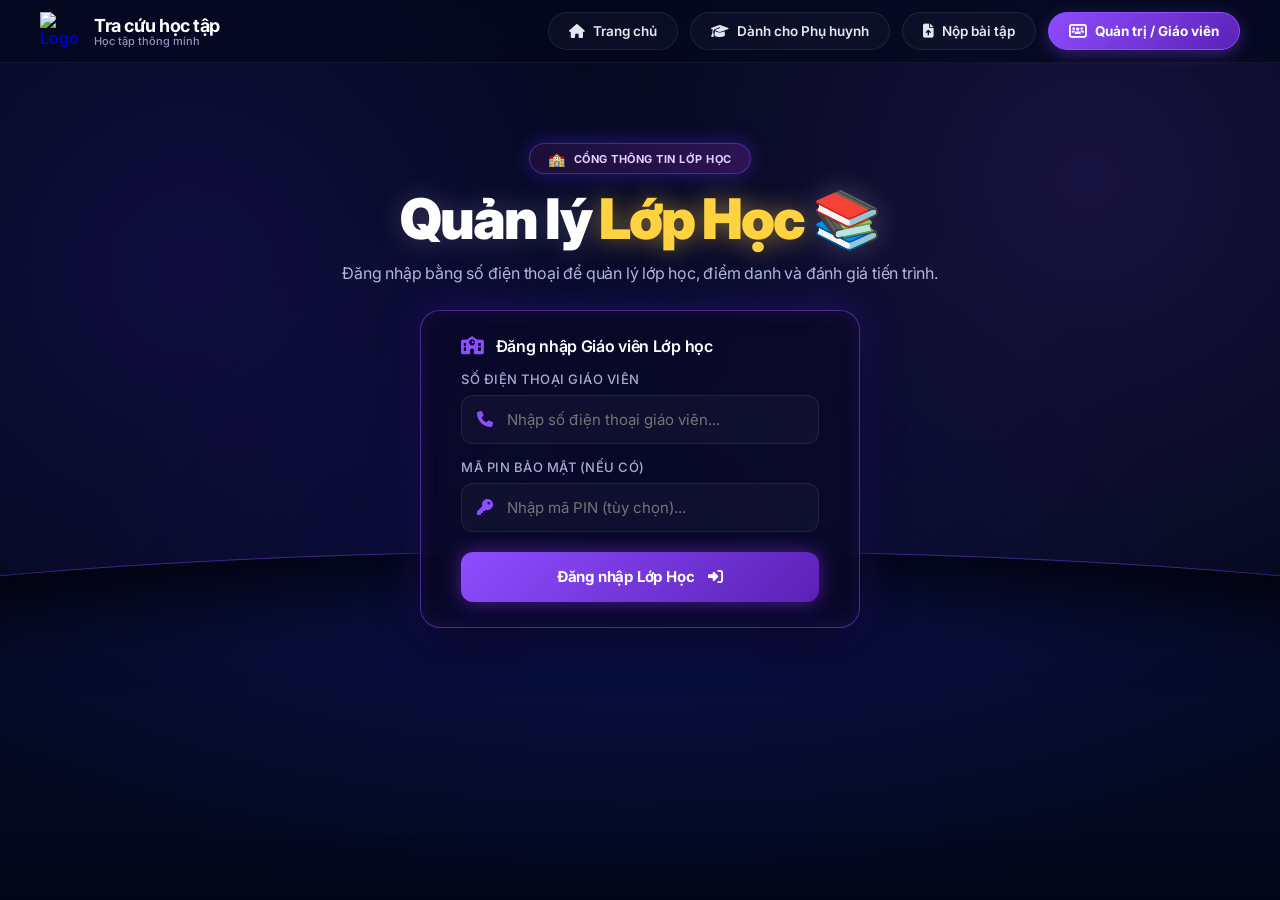
==== commit 5a469a58: "Sync UI and logic, fix specificNote object object bug, and update SCRIPT_URL" ====
--- a/admin-dashboard.html
+++ b/admin-dashboard.html
@@ -32,13 +32,13 @@
             </div>
         </div>
 
-        <!-- Khung Cảnh báo đóng phí thuê Web của Gia sư -->
+        <!-- Khung Cảnh báo đóng phí thuê Web của Giáo viên -->
         <div id="adminBillingAlerts" style="margin-bottom: 25px; display: none; flex-direction: column; gap: 12px;"></div>
 
         <!-- Admin Tab Navigation -->
         <div class="student-buttons-container" style="margin-bottom: 25px; gap: 15px; border-bottom: 1px solid rgba(255,255,255,0.05); padding-bottom: 15px; flex-wrap: wrap; justify-content: flex-start;">
             <button class="student-btn active" id="btnAdminTabReport" onclick="switchAdminTab('report')" style="width: auto; padding: 12px 25px; border-radius: 30px; font-weight: bold;"><i class="fa-solid fa-chart-pie"></i> Báo Cáo Học Phí</button>
-            <button class="student-btn" id="btnAdminTabTutors" onclick="switchAdminTab('tutors')" style="width: auto; padding: 12px 25px; border-radius: 30px; font-weight: bold;"><i class="fa-solid fa-chalkboard-user"></i> Quản Lý Gia Sư</button>
+            <button class="student-btn" id="btnAdminTabTutors" onclick="switchAdminTab('tutors')" style="width: auto; padding: 12px 25px; border-radius: 30px; font-weight: bold;"><i class="fa-solid fa-chalkboard-user"></i> Quản Lý Giáo Viên</button>
             <button class="student-btn" id="btnAdminTabStudents" onclick="switchAdminTab('students')" style="width: auto; padding: 12px 25px; border-radius: 30px; font-weight: bold;"><i class="fa-solid fa-user-graduate"></i> Quản Lý Học Sinh</button>
         </div>
 
@@ -71,7 +71,7 @@
             <!-- Month Selection & Tutor Breakdown -->
             <div style="background: rgba(255,255,255,0.03); border: 1px solid rgba(255,255,255,0.08); border-radius: 15px; padding: 20px; margin-bottom: 30px;">
                 <div style="display: flex; justify-content: space-between; align-items: center; margin-bottom: 15px; flex-wrap: wrap; gap: 10px;">
-                    <h3 style="color: #FFF; margin: 0; font-size: 16px;"><i class="fa-solid fa-users-viewfinder" style="color: #FFD23F;"></i> Phân chia doanh thu & lương chi tiết theo Gia sư</h3>
+                    <h3 style="color: #FFF; margin: 0; font-size: 16px;"><i class="fa-solid fa-users-viewfinder" style="color: #FFD23F;"></i> Phân chia doanh thu & lương chi tiết theo Giáo viên</h3>
                     <select id="adminReportMonthSelect" onchange="renderAdminReportData()" style="padding: 10px 15px; border-radius: 10px; font-family: Inter; outline: none; border: 1px solid #8E4DFF; background: #0B0826; color: #FFF; cursor: pointer;">
                         <!-- Populate dynamically -->
                     </select>
@@ -81,7 +81,7 @@
                     <table class="history-table" id="adminTutorBreakdownTable">
                         <thead>
                             <tr>
-                                <th>Tên Gia Sư</th>
+                                <th>Tên Giáo Viên</th>
                                 <th>Lương dự kiến (Học phí cần thu)</th>
                                 <th>Lương thực nhận (Thực tế đã thu)</th>
                                 <th>Còn nợ (Chưa đóng)</th>
@@ -124,18 +124,18 @@
         <!-- Tab 2: Tutors Management -->
         <div id="adminTabTutors" class="admin-tab-content" style="display: none;">
             <div style="display: flex; justify-content: space-between; align-items: center; margin-bottom: 20px; flex-wrap: wrap; gap: 10px;">
-                <h3 style="color: #FFF; margin: 0; font-size: 16px;"><i class="fa-solid fa-chalkboard-user"></i> Danh sách gia sư của trung tâm</h3>
+                <h3 style="color: #FFF; margin: 0; font-size: 16px;"><i class="fa-solid fa-chalkboard-user"></i> Danh sách giáo viên của trung tâm</h3>
                 <div style="display: flex; gap: 10px;">
-                    <button onclick="openTutorTrashModal()" class="modal-btn modal-btn-secondary" style="border-radius: 20px; padding: 8px 20px; font-size: 14px; display: inline-flex; align-items: center; gap: 6px;"><i class="fa-solid fa-trash-can"></i> Thùng rác Gia sư</button>
-                    <button onclick="openAdminAddTutorModal()" class="modal-btn modal-btn-primary" style="width: auto; padding: 8px 20px; font-size: 14px; border-radius: 20px;"><i class="fa-solid fa-plus"></i> Thêm Gia Sư Mới</button>
+                    <button onclick="openTutorTrashModal()" class="modal-btn modal-btn-secondary" style="border-radius: 20px; padding: 8px 20px; font-size: 14px; display: inline-flex; align-items: center; gap: 6px;"><i class="fa-solid fa-trash-can"></i> Thùng rác Giáo viên</button>
+                    <button onclick="openAdminAddTutorModal()" class="modal-btn modal-btn-primary" style="width: auto; padding: 8px 20px; font-size: 14px; border-radius: 20px;"><i class="fa-solid fa-plus"></i> Thêm Giáo Viên Mới</button>
                 </div>
             </div>
             
             <!-- Cấu hình Dòng chữ chạy thông báo -->
             <div style="background: rgba(142, 77, 255, 0.08); border: 1px dashed rgba(142, 77, 255, 0.3); border-radius: 12px; padding: 15px; margin-bottom: 20px; display: flex; flex-direction: column; gap: 8px;">
-                <span style="color: #A6ADCE; font-size: 13px; font-weight: bold; display: inline-flex; align-items: center; gap: 6px;"><i class="fa-solid fa-bullhorn" style="color: #8E4DFF;"></i> Cấu hình dòng chữ chạy thông báo cho Gia sư (Để trống sẽ tự động ẩn)</span>
+                <span style="color: #A6ADCE; font-size: 13px; font-weight: bold; display: inline-flex; align-items: center; gap: 6px;"><i class="fa-solid fa-bullhorn" style="color: #8E4DFF;"></i> Cấu hình dòng chữ chạy thông báo cho Giáo viên (Để trống sẽ tự động ẩn)</span>
                 <div style="display: flex; gap: 10px; flex-wrap: wrap;">
-                    <input type="text" id="adminMarqueeInput" placeholder="Nhập thông báo gửi đến toàn bộ gia sư... (Ví dụ: Trung tâm nghỉ lễ từ ngày...)" style="flex: 1; min-width: 250px; padding: 8px 12px; border-radius: 8px; border: 1px solid rgba(255,255,255,0.1); background: rgba(0,0,0,0.25); color: #FFF; font-size: 13px; outline: none;">
+                    <input type="text" id="adminMarqueeInput" placeholder="Nhập thông báo gửi đến toàn bộ giáo viên... (Ví dụ: Trung tâm nghỉ lễ từ ngày...)" style="flex: 1; min-width: 250px; padding: 8px 12px; border-radius: 8px; border: 1px solid rgba(255,255,255,0.1); background: rgba(0,0,0,0.25); color: #FFF; font-size: 13px; outline: none;">
                     <button onclick="saveAdminMarquee()" class="modal-btn modal-btn-primary" style="width: auto; padding: 8px 20px; font-size: 13px; border-radius: 8px; font-weight: bold; display: inline-flex; align-items: center; gap: 6px;"><i class="fa-solid fa-floppy-disk"></i> Lưu thông báo</button>
                 </div>
             </div>
@@ -144,14 +144,13 @@
                 <table class="history-table" id="adminTutorsTable">
                     <thead>
                         <tr>
-                            <th>Tên Gia Sư / Giáo Viên</th>
+                            <th>Tên Giáo Viên</th>
                             <th>Số Điện Thoại</th>
                             <th>Mã PIN</th>
-                            <th>Loại Tài Khoản</th>
                             <th>Ngày Đăng Ký</th>
                             <th>Ngày Hạn Kế</th>
                             <th>Số HS</th>
-                            <th>Phí Thuê Web</th>
+                            <th>Quyền Hạn</th>
                             <th>Hoạt Động Cuối</th>
                             <th style="width: 120px; text-align: center;">Hành động nhanh</th>
                             <th style="width: 60px; text-align: center;">Sửa</th>
@@ -170,19 +169,19 @@
         <!-- Tab 3: Students Management -->
         <div id="adminTabStudents" class="admin-tab-content" style="display: none;">
             <div style="display: flex; justify-content: space-between; align-items: center; margin-bottom: 20px; flex-wrap: wrap; gap: 10px;">
-                <h3 style="color: #FFF; margin: 0; font-size: 16px;"><i class="fa-solid fa-user-graduate"></i> Danh sách học sinh của trung tâm</h3>
-                <button onclick="openAdminAddStudentModal()" class="modal-btn modal-btn-primary" style="width: auto; padding: 8px 20px; font-size: 14px; border-radius: 20px;"><i class="fa-solid fa-plus"></i> Thêm Học Sinh Mới</button>
+                <h3 style="color: #FFF; margin: 0; font-size: 16px;"><i class="fa-solid fa-user-graduate"></i> Danh sách lớp học của trung tâm</h3>
+                <button onclick="openAdminAddStudentModal()" class="modal-btn modal-btn-primary" style="width: auto; padding: 8px 20px; font-size: 14px; border-radius: 20px;"><i class="fa-solid fa-plus"></i> Thêm Lớp Học Mới</button>
             </div>
             
             <div class="table-responsive desktop-table-view">
                 <table class="history-table" id="adminStudentsTable">
                     <thead>
                         <tr>
-                            <th>Tên Học Sinh</th>
-                            <th>Tên Phụ Huynh</th>
-                            <th>SĐT Phụ Huynh</th>
-                            <th>Học Phí/Buổi</th>
-                            <th>Gia Sư Phụ Trách</th>
+                            <th>Tên Lớp Học</th>
+                            <th>Môn học</th>
+                            <th>Lịch học</th>
+                            <th>Sĩ số tối đa</th>
+                            <th>Giáo Viên Phụ Trách</th>
                             <th>Trạng thái</th>
                             <th style="width: 80px; text-align: center;">Sửa</th>
                         </tr>
@@ -228,13 +227,13 @@
     <div id="adminEditTutorModal" class="modal-overlay" style="z-index: 1003;">
         <div class="modal-content" style="max-width: 450px;">
             <div class="modal-header">
-                <h3 id="adminTutorModalTitle"><i class="fa-solid fa-chalkboard-user"></i> Cấu hình Gia sư</h3>
+                <h3 id="adminTutorModalTitle"><i class="fa-solid fa-chalkboard-user"></i> Cấu hình Giáo viên</h3>
                 <span class="modal-close" onclick="closeAdminEditTutorModal()">&times;</span>
             </div>
             <input type="hidden" id="adminTutorOldPhone">
             <div class="modal-body">
                 <div class="modal-form-group">
-                    <label>Họ và tên Gia sư</label>
+                    <label>Họ và tên Giáo viên</label>
                     <input type="text" id="adminTutorName" placeholder="Ví dụ: Nguyễn Văn A">
                 </div>
                 <div class="modal-form-group">
@@ -246,14 +245,6 @@
                     <input type="text" id="adminTutorPin" placeholder="Ví dụ: 123456">
                 </div>
                 <div class="modal-form-group">
-                    <label>Phân loại tài khoản (Quyền truy cập)</label>
-                    <select id="adminTutorAccountType" style="padding: 10px; border-radius: 8px; font-family: Inter; outline: none; border: 1px solid rgba(255,255,255,0.15); background: rgba(15, 11, 46, 0.9); color: #FFF; width: 100%; cursor: pointer;">
-                        <option value="Giáo viên Lớp học">🟢 Giáo viên Lớp học</option>
-                        <option value="Gia sư (1-1)">🟣 Gia sư dạy kèm (1-1)</option>
-                        <option value="Cả hai" selected>🟡 Cả hai (Cho phép cả 2)</option>
-                    </select>
-                </div>
-                <div class="modal-form-group">
                     <label>Ảnh mã QR chuyển khoản (Link)</label>
                     <input type="text" id="adminTutorQrUrl" placeholder="Ví dụ: https://img.vietqr.io/image/...">
                 </div>
@@ -268,7 +259,7 @@
             </div>
             <div class="modal-footer" style="display: flex; justify-content: space-between; gap: 10px; flex-wrap: wrap;">
                 <div style="display: flex; gap: 8px;">
-                    <button onclick="confirmDeleteAdminTutor()" class="modal-btn" id="btnDeleteAdminTutor" style="background: rgba(239, 68, 68, 0.1); border: 1px solid #EF4444; color: #EF4444; border-radius: 20px; padding: 8px 16px; cursor: pointer; display: none; align-items: center; gap: 6px;"><i class="fa-solid fa-trash-can"></i> Xóa gia sư</button>
+                    <button onclick="confirmDeleteAdminTutor()" class="modal-btn" id="btnDeleteAdminTutor" style="background: rgba(239, 68, 68, 0.1); border: 1px solid #EF4444; color: #EF4444; border-radius: 20px; padding: 8px 16px; cursor: pointer; display: none; align-items: center; gap: 6px;"><i class="fa-solid fa-trash-can"></i> Xóa giáo viên</button>
                     <button onclick="toggleTutorDeactivateStatus()" class="modal-btn" id="btnDeactivateAdminTutor" style="border-radius: 20px; padding: 8px 16px; cursor: pointer; display: none; align-items: center; gap: 6px;"></button>
                 </div>
                 <div style="display: flex; gap: 8px;">
@@ -283,7 +274,7 @@
     <div id="adminEditStudentModal" class="modal-overlay" style="z-index: 1003;">
         <div class="modal-content" style="max-width: 480px;">
             <div class="modal-header">
-                <h3 id="adminStudentModalTitle"><i class="fa-solid fa-user-graduate"></i> Cấu hình Học sinh</h3>
+                <h3 id="adminStudentModalTitle"><i class="fa-solid fa-user-graduate"></i> Cấu hình Lớp học</h3>
                 <span class="modal-close" onclick="closeAdminEditStudentModal()">&times;</span>
             </div>
             <input type="hidden" id="adminStudentOldPhone">
@@ -293,7 +284,7 @@
                     <input type="text" id="adminStudentParentName" placeholder="Ví dụ: Trần Thị B">
                 </div>
                 <div class="modal-form-group">
-                    <label>Họ và tên học sinh</label>
+                    <label>Họ và tên lớp học</label>
                     <input type="text" id="adminStudentName" placeholder="Ví dụ: Nguyễn Văn C">
                 </div>
                 <div class="modal-form-group">
@@ -305,9 +296,9 @@
                     <input type="number" id="adminStudentTuition" placeholder="Ví dụ: 200000">
                 </div>
                 <div class="modal-form-group">
-                    <label>Gia sư phụ trách giảng dạy</label>
+                    <label>Giáo viên phụ trách giảng dạy</label>
                     <select id="adminStudentTutorSelect" style="padding: 10px; border-radius: 8px; font-family: Inter; outline: none; border: 1px solid rgba(255,255,255,0.15); background: rgba(0,0,0,0.2); color: #FFF; width: 100%; cursor: pointer;">
-                        <!-- Danh sách gia sư động -->
+                        <!-- Danh sách giáo viên động -->
                     </select>
                 </div>
             </div>
@@ -322,13 +313,13 @@
     <div id="tutorTrashModal" class="modal-overlay" style="z-index: 1003;">
         <div class="modal-content" style="max-width: 600px; width: 90%;">
             <div class="modal-header">
-                <h3><i class="fa-solid fa-trash-can"></i> Thùng rác gia sư</h3>
+                <h3><i class="fa-solid fa-trash-can"></i> Thùng rác giáo viên</h3>
                 <span class="modal-close" onclick="closeTutorTrashModal()">&times;</span>
             </div>
             <div class="modal-body" style="max-height: 50vh; overflow-y: auto; padding: 15px;">
-                <p style="color: #A6ADCE; font-size: 13px; margin-bottom: 15px; line-height: 1.4;"><i class="fa-solid fa-triangle-exclamation" style="color: #FFD23F;"></i> Các gia sư trong thùng rác sẽ bị <b>xóa hoàn toàn</b> khỏi hệ thống sau <b>10 ngày</b> kể từ ngày xóa.</p>
+                <p style="color: #A6ADCE; font-size: 13px; margin-bottom: 15px; line-height: 1.4;"><i class="fa-solid fa-triangle-exclamation" style="color: #FFD23F;"></i> Các giáo viên trong thùng rác sẽ bị <b>xóa hoàn toàn</b> khỏi hệ thống sau <b>10 ngày</b> kể từ ngày xóa.</p>
                 <div id="trashTutorList" style="display: flex; flex-direction: column; gap: 10px;">
-                    <!-- Render danh sách gia sư đã xóa -->
+                    <!-- Render danh sách giáo viên đã xóa -->
                 </div>
             </div>
             <div class="modal-footer">
@@ -342,7 +333,7 @@
         <div class="modal-content" style="max-width: 400px; text-align: center;">
             <div style="font-size: 40px; color: #EF4444; margin-bottom: 15px;"><i class="fa-solid fa-shield-halved"></i></div>
             <h3 style="color: #FFF; margin: 0 0 10px; font-size: 18px;">Xác thực mã PIN</h3>
-            <p style="color: #A6ADCE; font-size: 14px; margin: 0 0 15px; text-align: center;">Vui lòng nhập mã PIN đăng nhập để xác nhận xóa học sinh.</p>
+            <p style="color: #A6ADCE; font-size: 14px; margin: 0 0 15px; text-align: center;">Vui lòng nhập mã PIN đăng nhập để xác nhận xóa lớp học.</p>
             <input type="password" id="confirmTutorPinInput" placeholder="Nhập mã PIN của bạn" style="text-align: center; font-size: 18px; letter-spacing: 5px; text-indent: 5px; width: 100%; padding: 10px; border-radius: 8px; border: 1px solid rgba(255,255,255,0.15); background: rgba(0,0,0,0.2); color: #FFF; margin-bottom: 20px; outline: none;">
             <div style="display: flex; justify-content: center; gap: 10px;">
                 <button onclick="closePinConfirmModal()" class="modal-btn modal-btn-secondary" style="width: 100px;">Hủy</button>
@@ -391,20 +382,37 @@
     <script src="js/admin.js?v=1.6.6"></script>
     <script>
         window.addEventListener('DOMContentLoaded', () => {
-            var data = JSON.parse(sessionStorage.getItem('dashboardData'));
-            var role = sessionStorage.getItem('userRole');
-            var phone = sessionStorage.getItem('userPhone');
-            var pin = sessionStorage.getItem('userPin');
-            if (!data || role !== 'admin') {
-                window.location.href = 'tutor-login.html';
+            var role = sessionStorage.getItem('userRole') || localStorage.getItem('userRole');
+            var phone = sessionStorage.getItem('userPhone') || localStorage.getItem('userPhone');
+            var pin = sessionStorage.getItem('userPin') || localStorage.getItem('userPin');
+            
+            if (role !== 'admin') {
+                window.location.href = 'class-login.html';
                 return;
             }
             
             // Set hidden fields
-            document.getElementById('maHocSinh').value = phone;
-            document.getElementById('maPin').value = pin;
-            
-            renderAdminView(data);
+            if (document.getElementById('maHocSinh')) document.getElementById('maHocSinh').value = phone || '';
+            if (document.getElementById('maPin')) document.getElementById('maPin').value = pin || '';
+            
+            var storedData = sessionStorage.getItem('dashboardData');
+            if (storedData) {
+                try {
+                    renderAdminView(JSON.parse(storedData));
+                } catch(e){}
+            }
+            
+            // Tải dữ liệu Admin mới nhất từ Backend
+            google.script.run.withSuccessHandler(function(res) {
+                if (res && res.success) {
+                    sessionStorage.setItem('dashboardData', JSON.stringify(res));
+                    renderAdminView(res);
+                } else if (res && res.error) {
+                    alert('Lỗi tải dữ liệu Admin: ' + res.error);
+                }
+            }).withFailureHandler(function(err) {
+                console.error('Fail load admin data:', err);
+            }).getAdminDashboardData();
         });
     </script>
 </body>
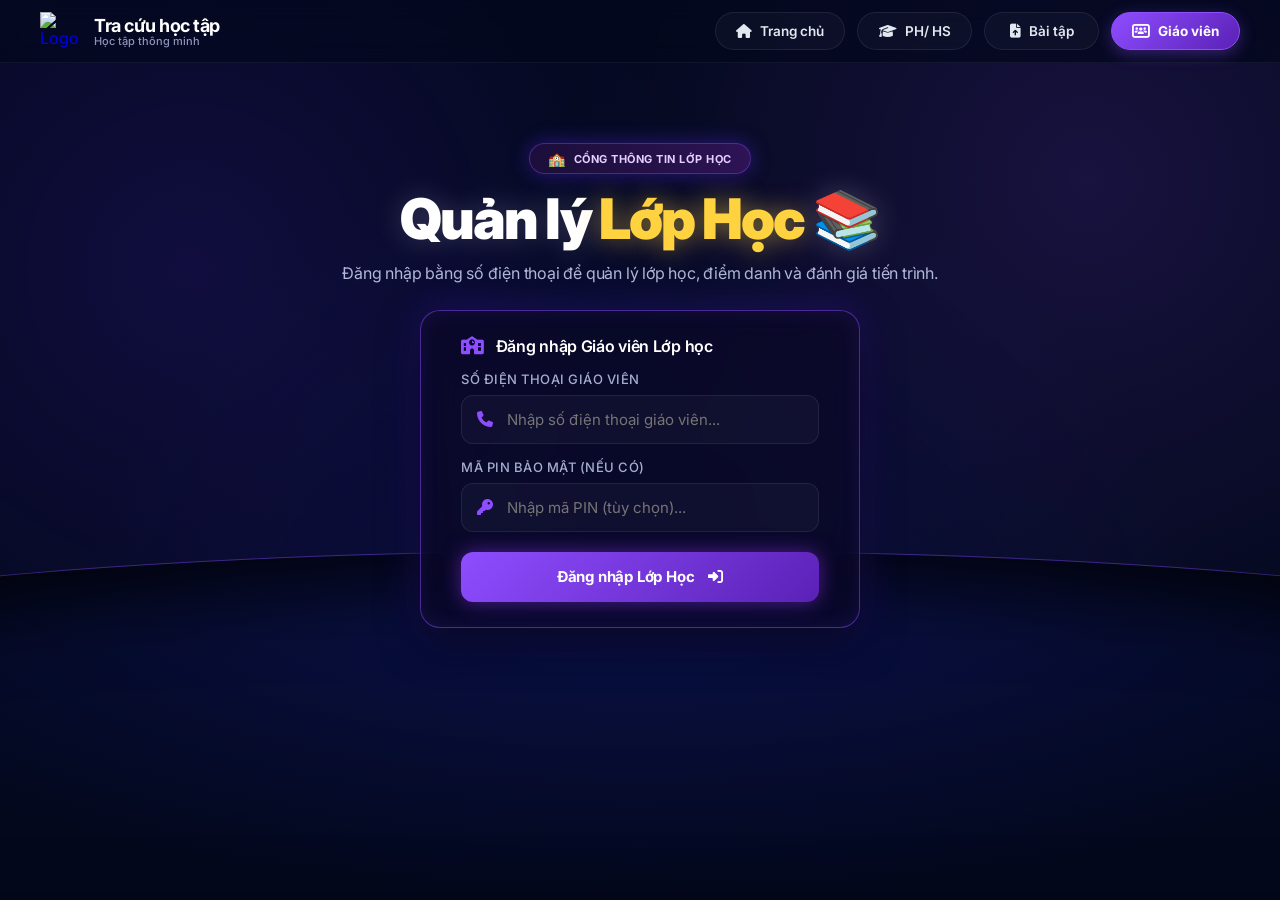
==== commit 14ec1fe0: "fix: correctly rename navbar buttons on all pages" ====
--- a/admin-dashboard.html
+++ b/admin-dashboard.html
@@ -1,4 +1,4 @@
-<!DOCTYPE html>
+﻿<!DOCTYPE html>
 <html lang="vi">
 <head>
     <link rel="icon" type="image/png" href="https://i.postimg.cc/66rKbPmb/trinh-duyet.png">
@@ -416,4 +416,4 @@
         });
     </script>
 </body>
-</html>+</html>
--- a/css/style.css
+++ b/css/style.css
@@ -78,8 +78,10 @@
             transition: all 0.25s cubic-bezier(0.4, 0, 0.2, 1);
             display: inline-flex;
             align-items: center;
+            justify-content: center;
             gap: 8px;
             text-decoration: none;
+            min-width: 115px;
         }
         
         .nav-btn i {
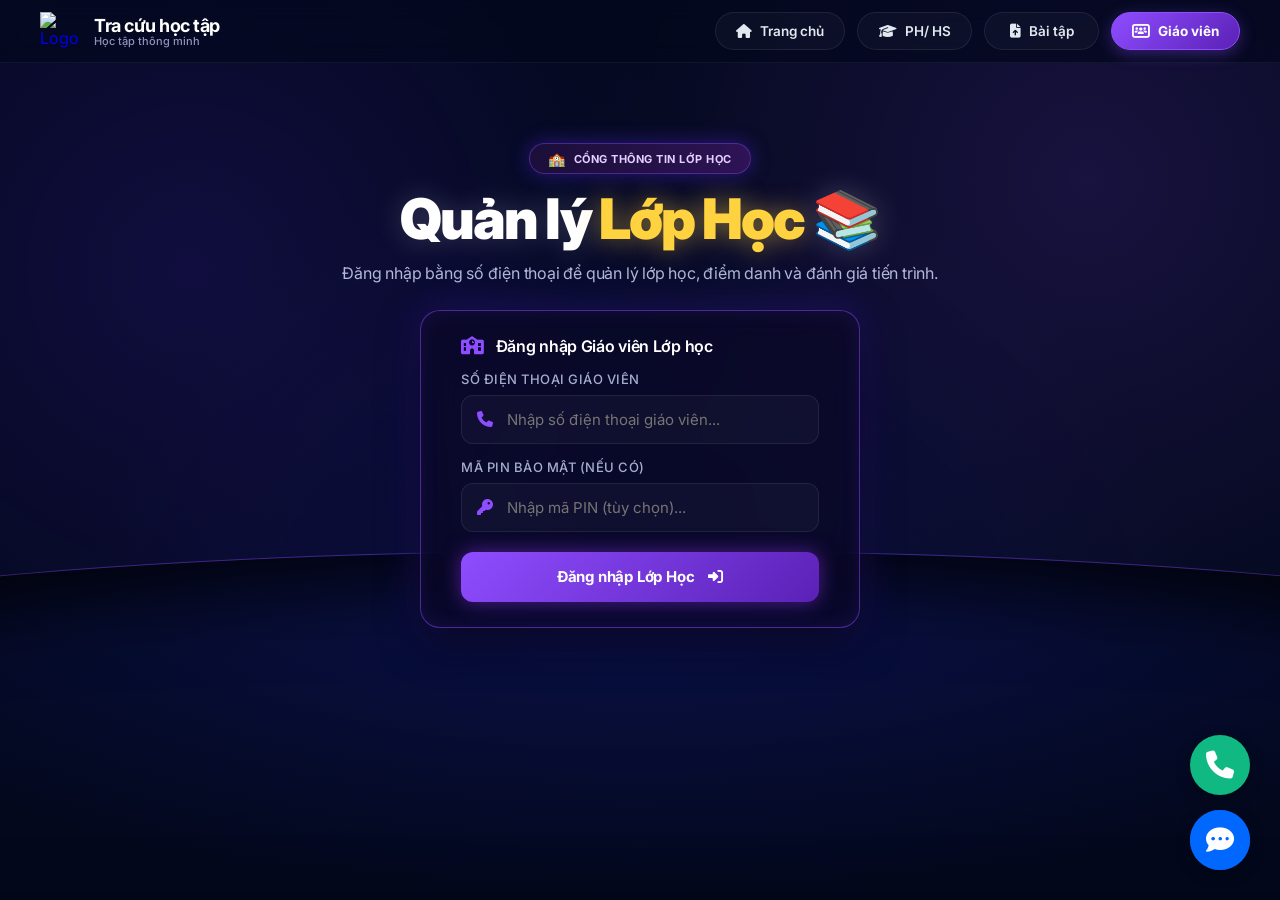
==== commit 49b35c36: "feat: add floating action buttons for contact" ====
--- a/admin-dashboard.html
+++ b/admin-dashboard.html
@@ -415,5 +415,16 @@
             }).getAdminDashboardData();
         });
     </script>
+
+    <!-- Floating Action Buttons -->
+    <div class="fab-container">
+        <a href="tel:0824231314" class="fab-btn fab-phone" data-tooltip="Gọi Hotline">
+            <i class="fa-solid fa-phone"></i>
+        </a>
+        <a href="https://zalo.me/0824231314" target="_blank" class="fab-btn fab-zalo" data-tooltip="Nhắn Zalo">
+            <i class="fa-solid fa-comment-dots"></i>
+        </a>
+    </div>
+
 </body>
 </html>
--- a/css/style.css
+++ b/css/style.css
@@ -1966,3 +1966,88 @@
         }
 
 
+
+/* Floating Action Buttons (FAB) */
+.fab-container {
+    position: fixed;
+    bottom: 30px;
+    right: 30px;
+    display: flex;
+    flex-direction: column;
+    gap: 15px;
+    z-index: 9999;
+}
+
+.fab-btn {
+    width: 60px;
+    height: 60px;
+    border-radius: 50%;
+    display: flex;
+    align-items: center;
+    justify-content: center;
+    font-size: 28px;
+    color: #FFF;
+    text-decoration: none;
+    box-shadow: 0 4px 15px rgba(0,0,0,0.3);
+    transition: all 0.3s ease;
+    position: relative;
+}
+
+.fab-zalo {
+    background: #0068FF;
+}
+
+.fab-zalo:hover {
+    background: #0056CC;
+    transform: scale(1.1);
+}
+
+.fab-phone {
+    background: #10B981;
+}
+
+.fab-phone:hover {
+    background: #059669;
+    transform: scale(1.1);
+}
+
+/* Pulsing effect */
+.fab-zalo::before {
+    content: '';
+    position: absolute;
+    width: 100%;
+    height: 100%;
+    background: inherit;
+    border-radius: 50%;
+    z-index: -1;
+    animation: pulseFab 2s infinite cubic-bezier(0.4, 0, 0, 1);
+}
+
+@keyframes pulseFab {
+    0% { transform: scale(1); opacity: 0.8; }
+    100% { transform: scale(1.6); opacity: 0; }
+}
+
+/* Tooltip on hover */
+.fab-btn::after {
+    content: attr(data-tooltip);
+    position: absolute;
+    right: 75px;
+    background: rgba(0, 0, 0, 0.8);
+    color: #FFF;
+    padding: 6px 12px;
+    border-radius: 6px;
+    font-size: 14px;
+    font-weight: 600;
+    white-space: nowrap;
+    opacity: 0;
+    visibility: hidden;
+    transition: all 0.3s ease;
+    transform: translateX(10px);
+}
+
+.fab-btn:hover::after {
+    opacity: 1;
+    visibility: visible;
+    transform: translateX(0);
+}
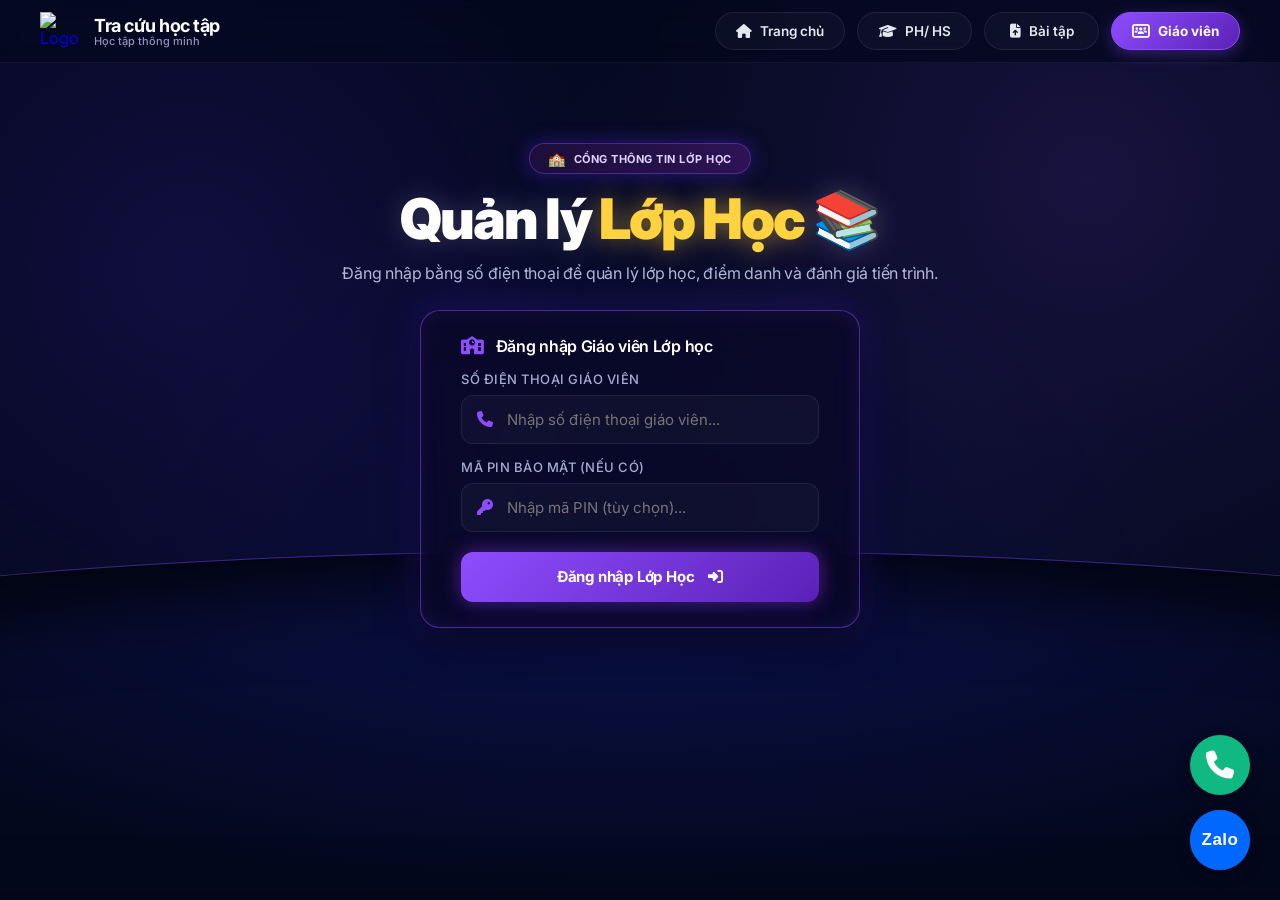
==== commit 52f39ee5: "fix: use text logo for Zalo instead of generic icon" ====
--- a/admin-dashboard.html
+++ b/admin-dashboard.html
@@ -422,7 +422,7 @@
             <i class="fa-solid fa-phone"></i>
         </a>
         <a href="https://zalo.me/0824231314" target="_blank" class="fab-btn fab-zalo" data-tooltip="Nhắn Zalo">
-            <i class="fa-solid fa-comment-dots"></i>
+            <b style="font-family: Arial, sans-serif; font-size: 17px; font-weight: 800; letter-spacing: 0.5px;">Zalo</b>
         </a>
     </div>
 
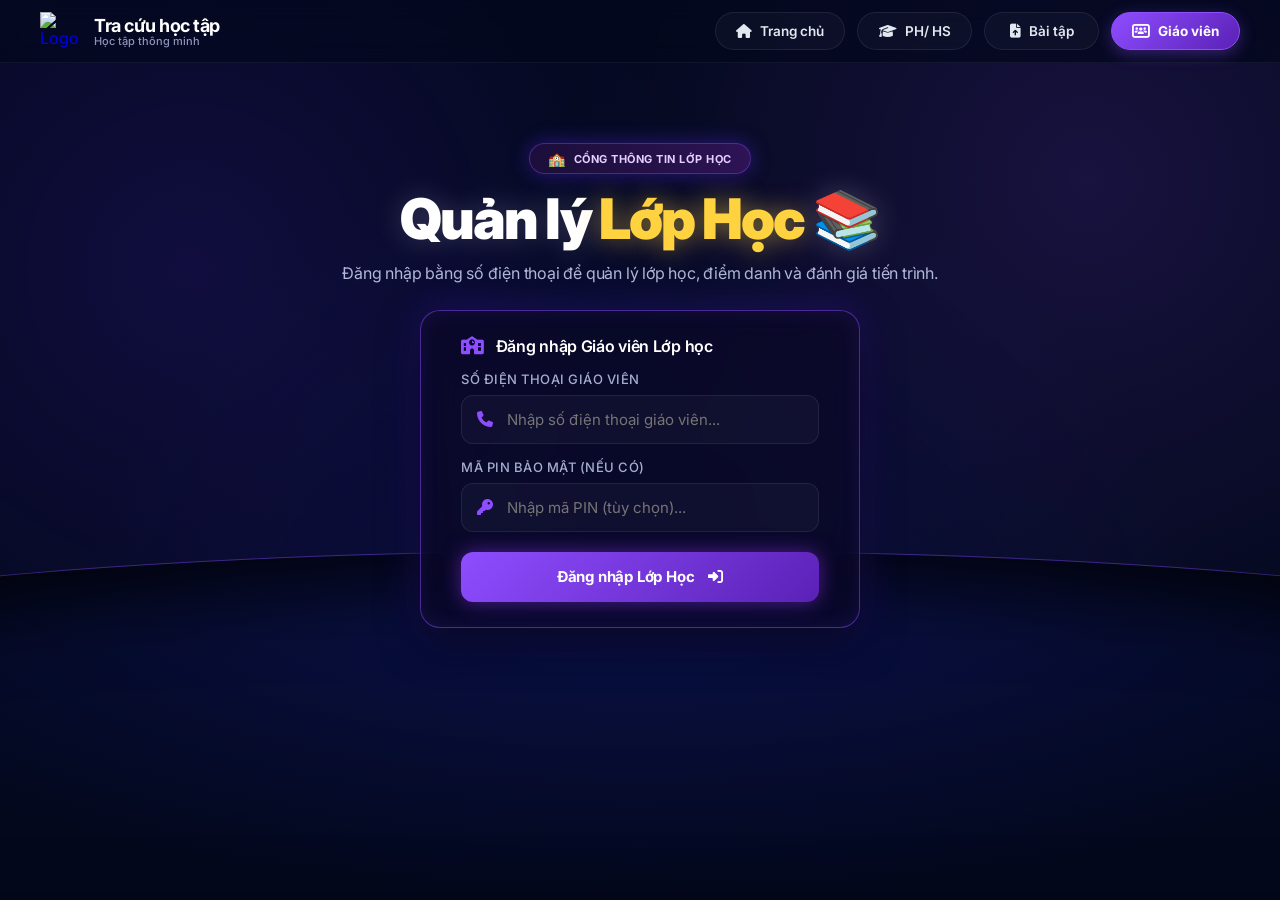
==== commit e10c6025: "fix: show floating contact buttons only on homepage" ====
--- a/admin-dashboard.html
+++ b/admin-dashboard.html
@@ -415,16 +415,5 @@
             }).getAdminDashboardData();
         });
     </script>
-
-    <!-- Floating Action Buttons -->
-    <div class="fab-container">
-        <a href="tel:0824231314" class="fab-btn fab-phone" data-tooltip="Gọi Hotline">
-            <i class="fa-solid fa-phone"></i>
-        </a>
-        <a href="https://zalo.me/0824231314" target="_blank" class="fab-btn fab-zalo" data-tooltip="Nhắn Zalo">
-            <b style="font-family: Arial, sans-serif; font-size: 17px; font-weight: 800; letter-spacing: 0.5px;">Zalo</b>
-        </a>
-    </div>
-
 </body>
 </html>
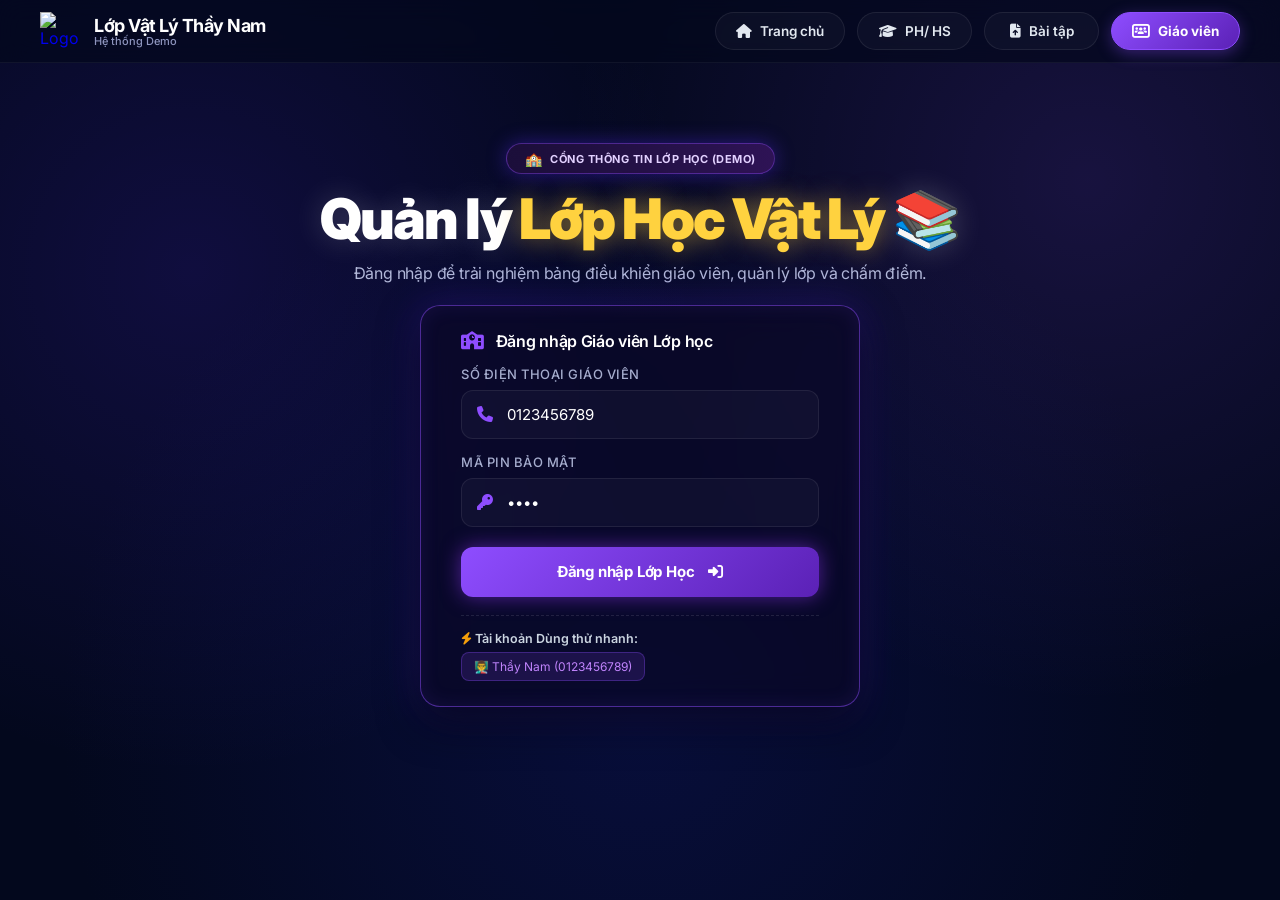
==== commit b0eebb41: "Cap nhat ban Demo Lop Vat Ly Thay Nam hoan chinh" ====
--- a/admin-dashboard.html
+++ b/admin-dashboard.html
@@ -1,4 +1,4 @@
-﻿<!DOCTYPE html>
+<!DOCTYPE html>
 <html lang="vi">
 <head>
     <link rel="icon" type="image/png" href="https://i.postimg.cc/66rKbPmb/trinh-duyet.png">
@@ -378,6 +378,7 @@
     </div>
 
     <script src="https://cdn.jsdelivr.net/npm/chart.js"></script>
+    <script src="js/demo-data.js"></script>
     <script src="js/api.js?v=1.9.0"></script>
     <script src="js/admin.js?v=1.6.6"></script>
     <script>
--- a/css/style.css
+++ b/css/style.css
@@ -210,10 +210,15 @@
                 width: 100%;
                 justify-content: center;
                 gap: 8px;
+                flex-wrap: wrap;
             }
             .nav-btn {
                 padding: 8px 14px;
                 font-size: 12.5px;
+            }
+            /* Ẩn nút Giáo viên trên điện thoại, chỉ giữ 3 nút */
+            #btnNavClass {
+                display: none !important;
             }
             .intro-buttons {
                 flex-direction: column;
